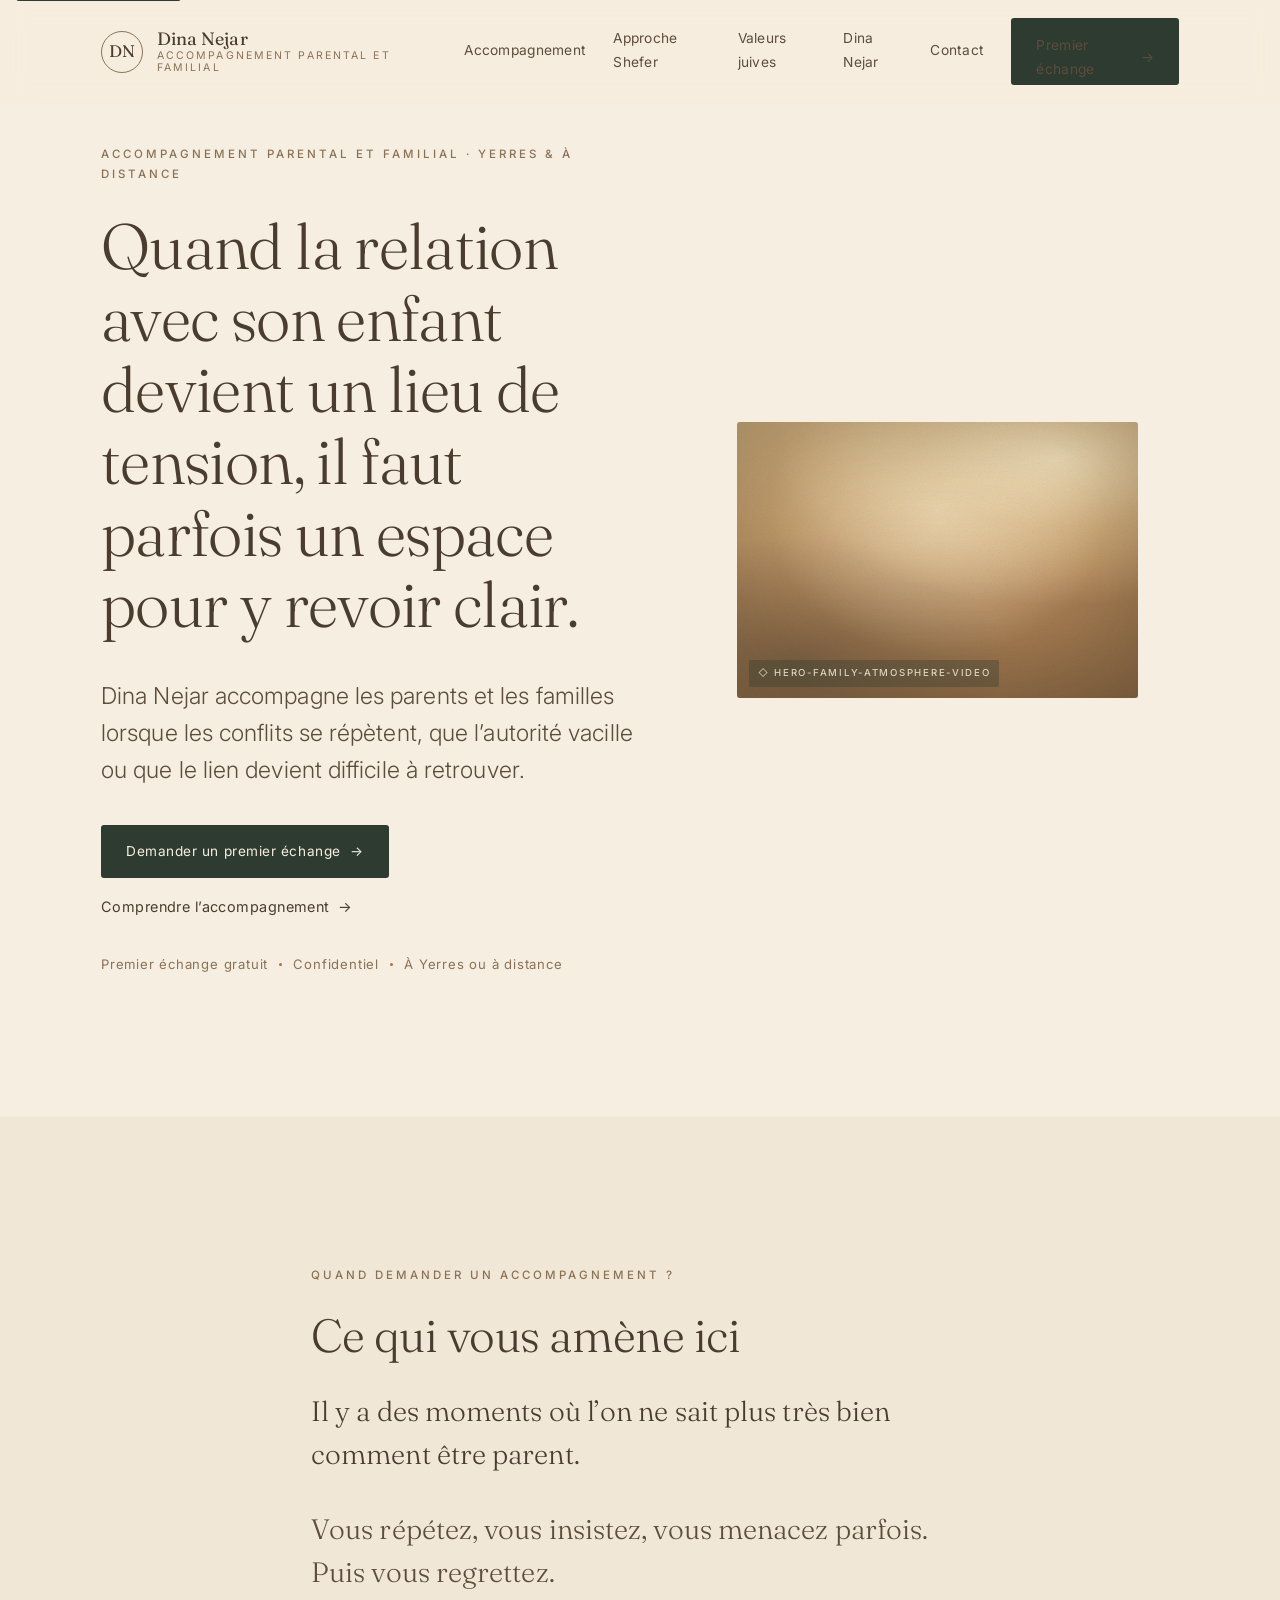
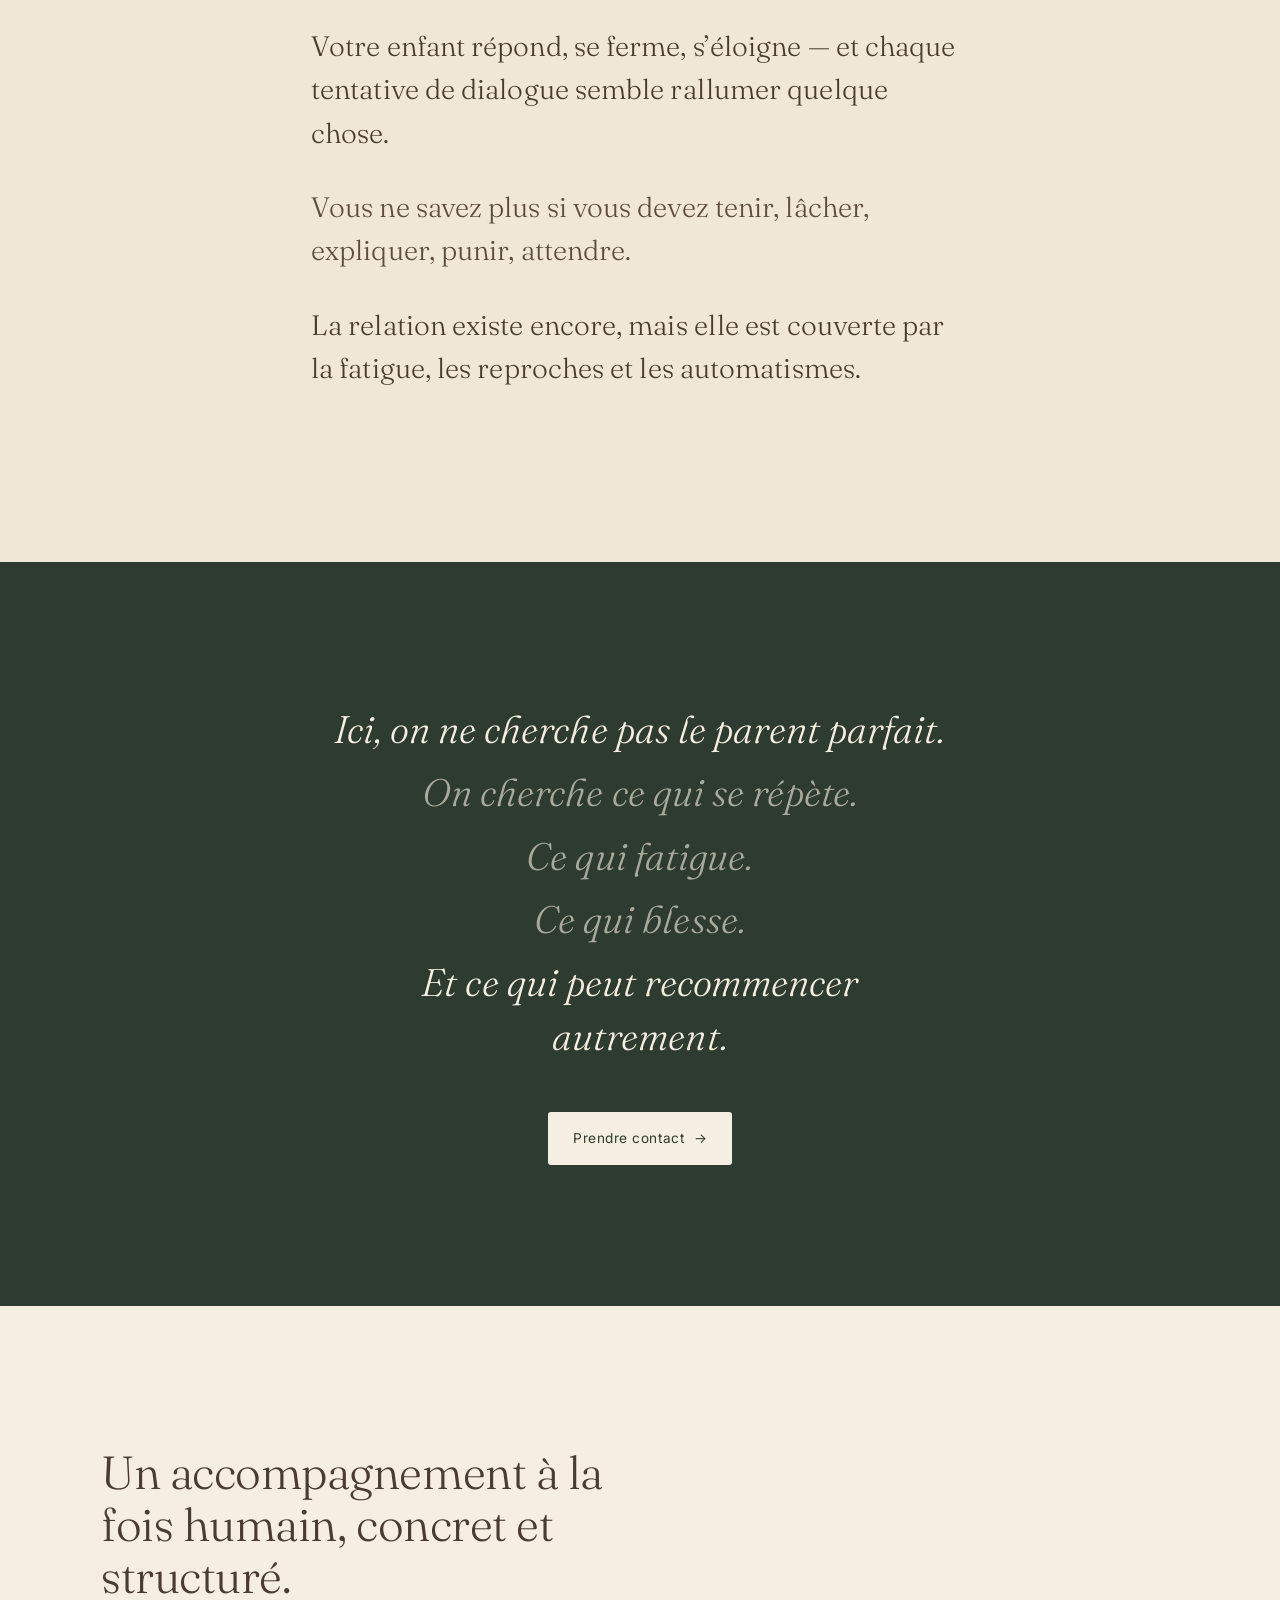
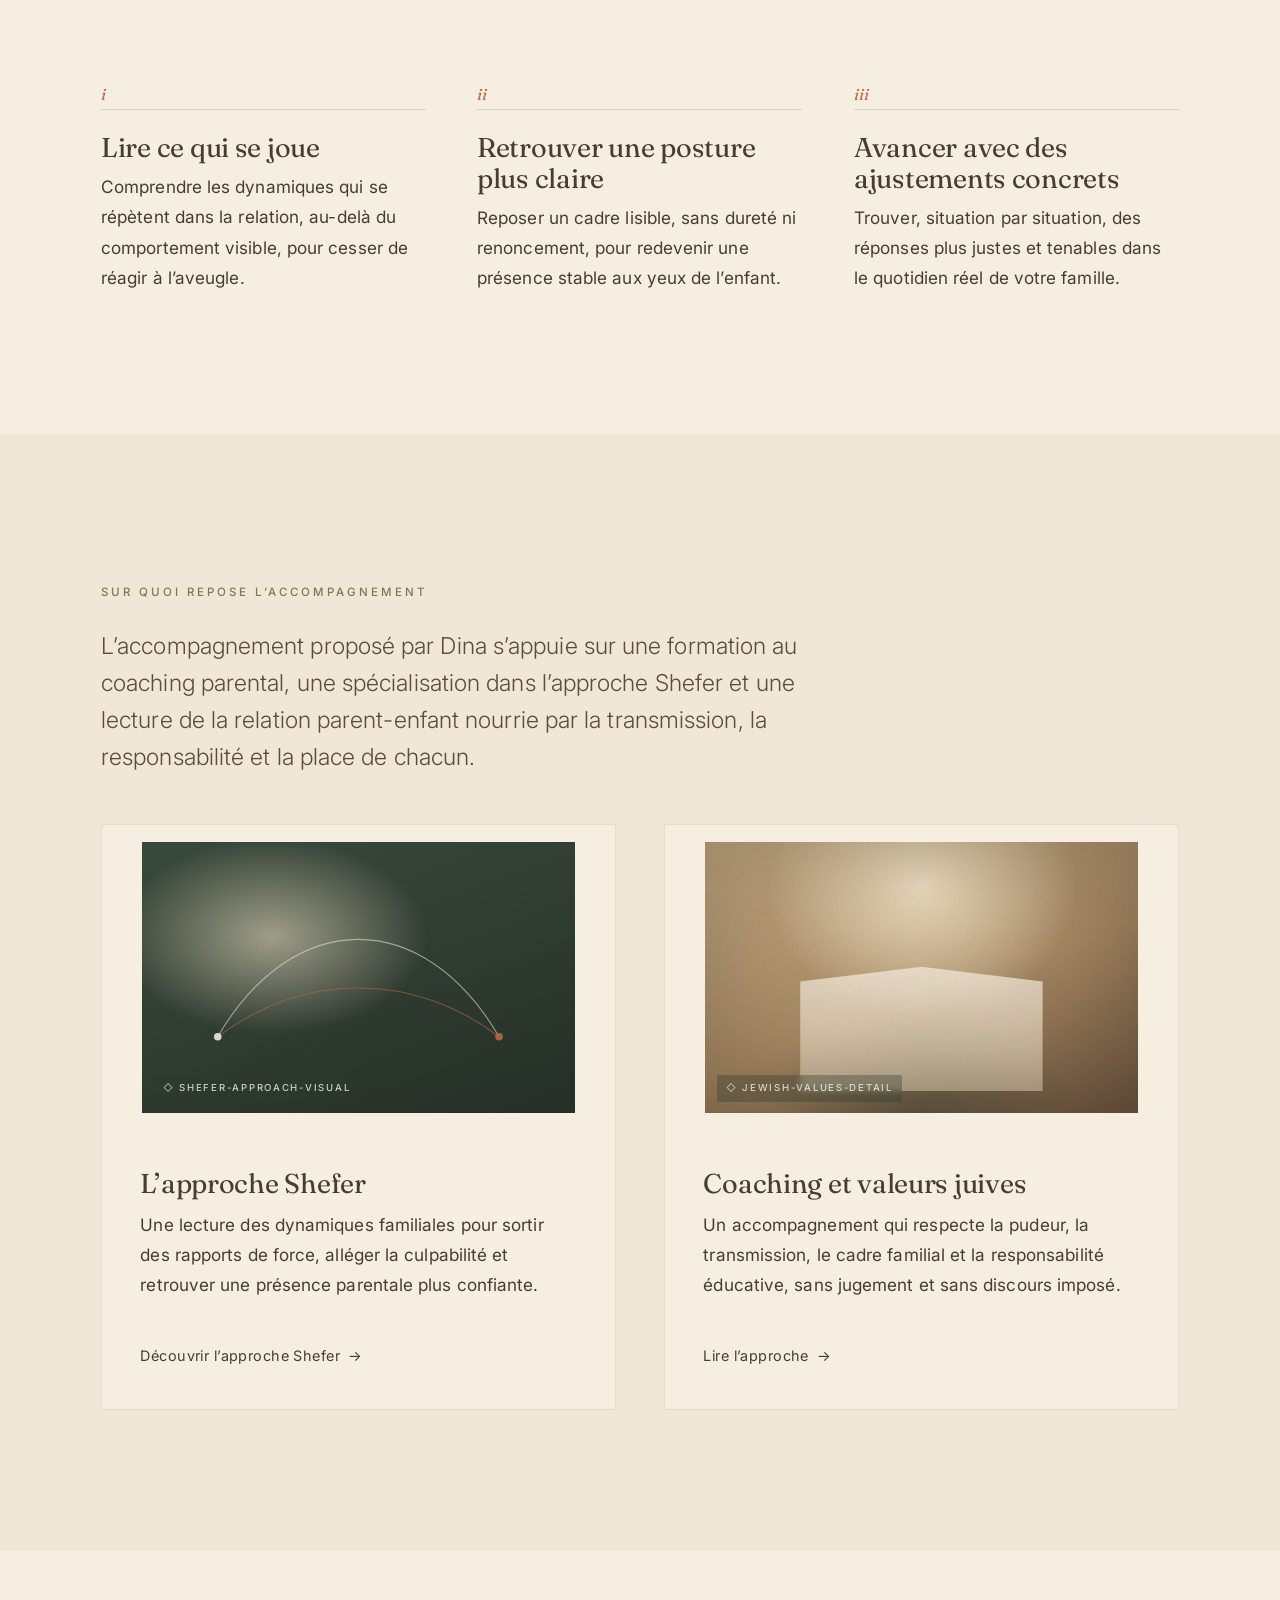
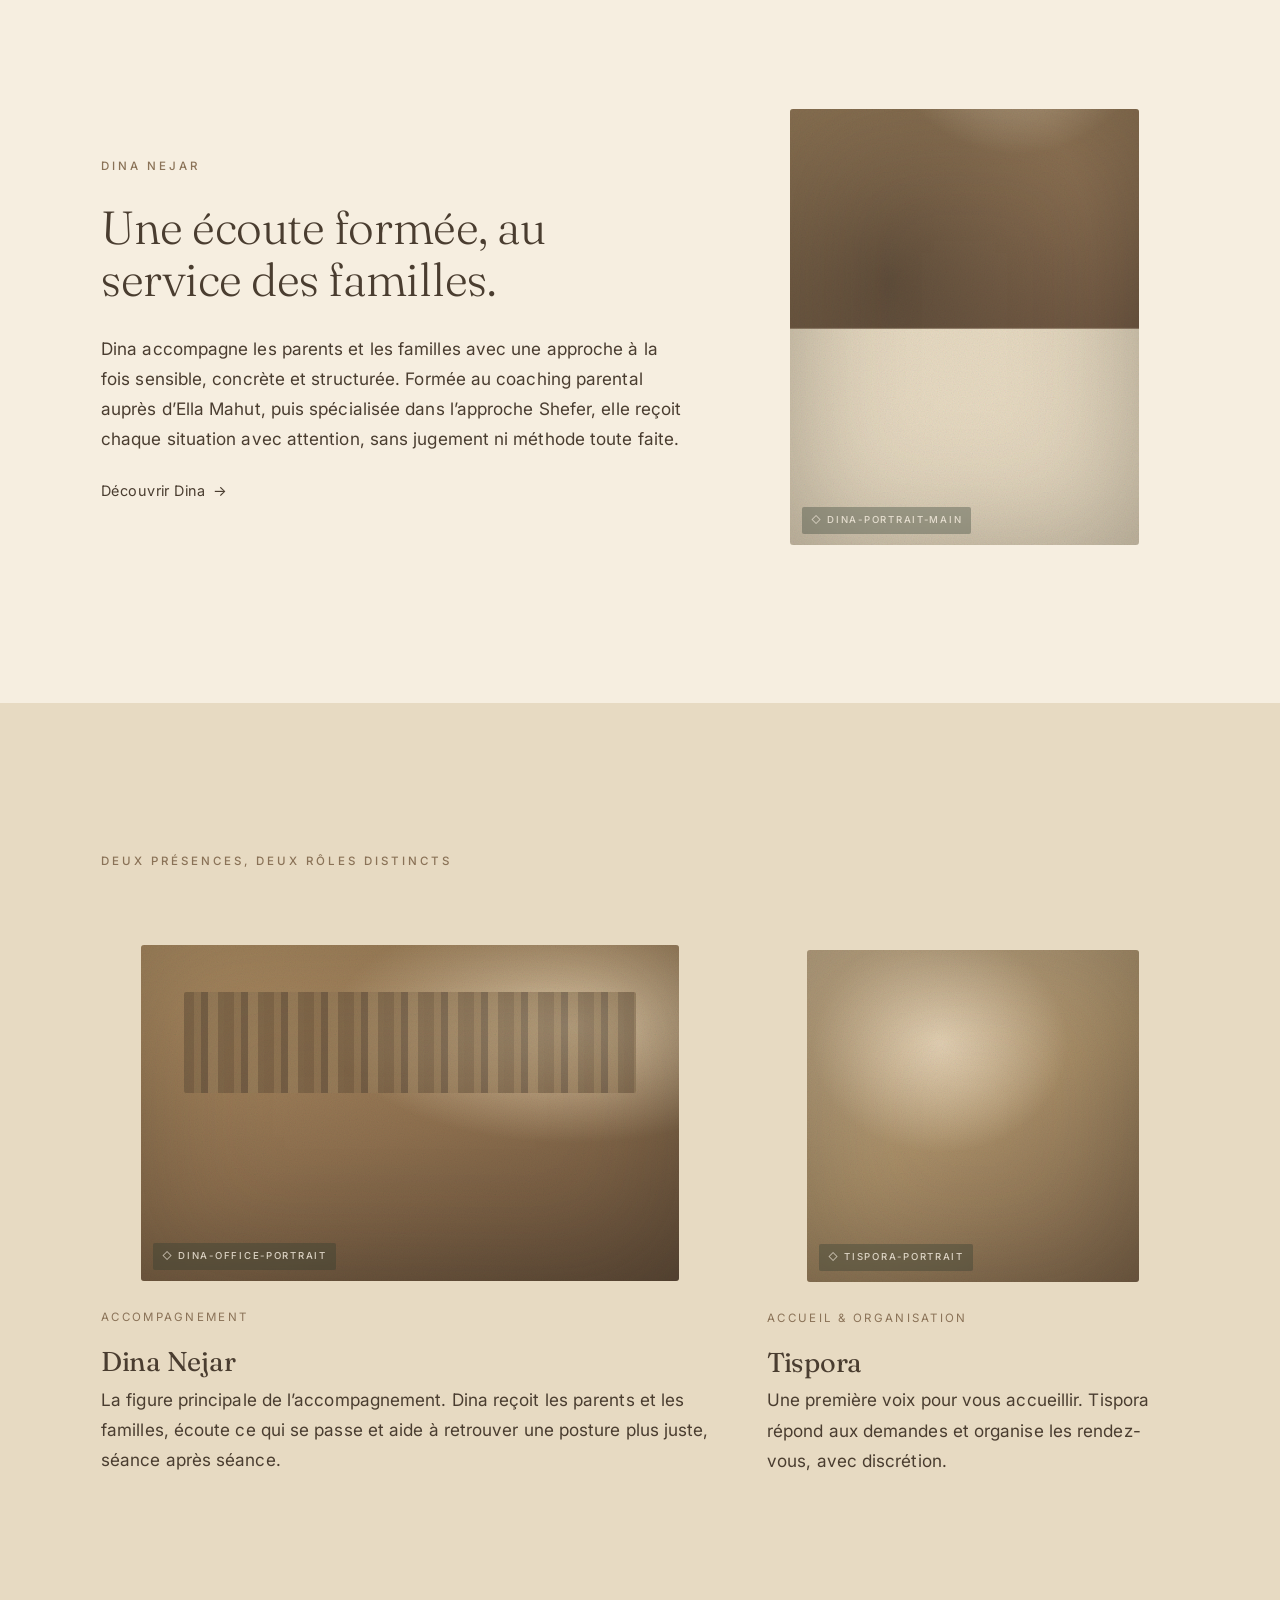
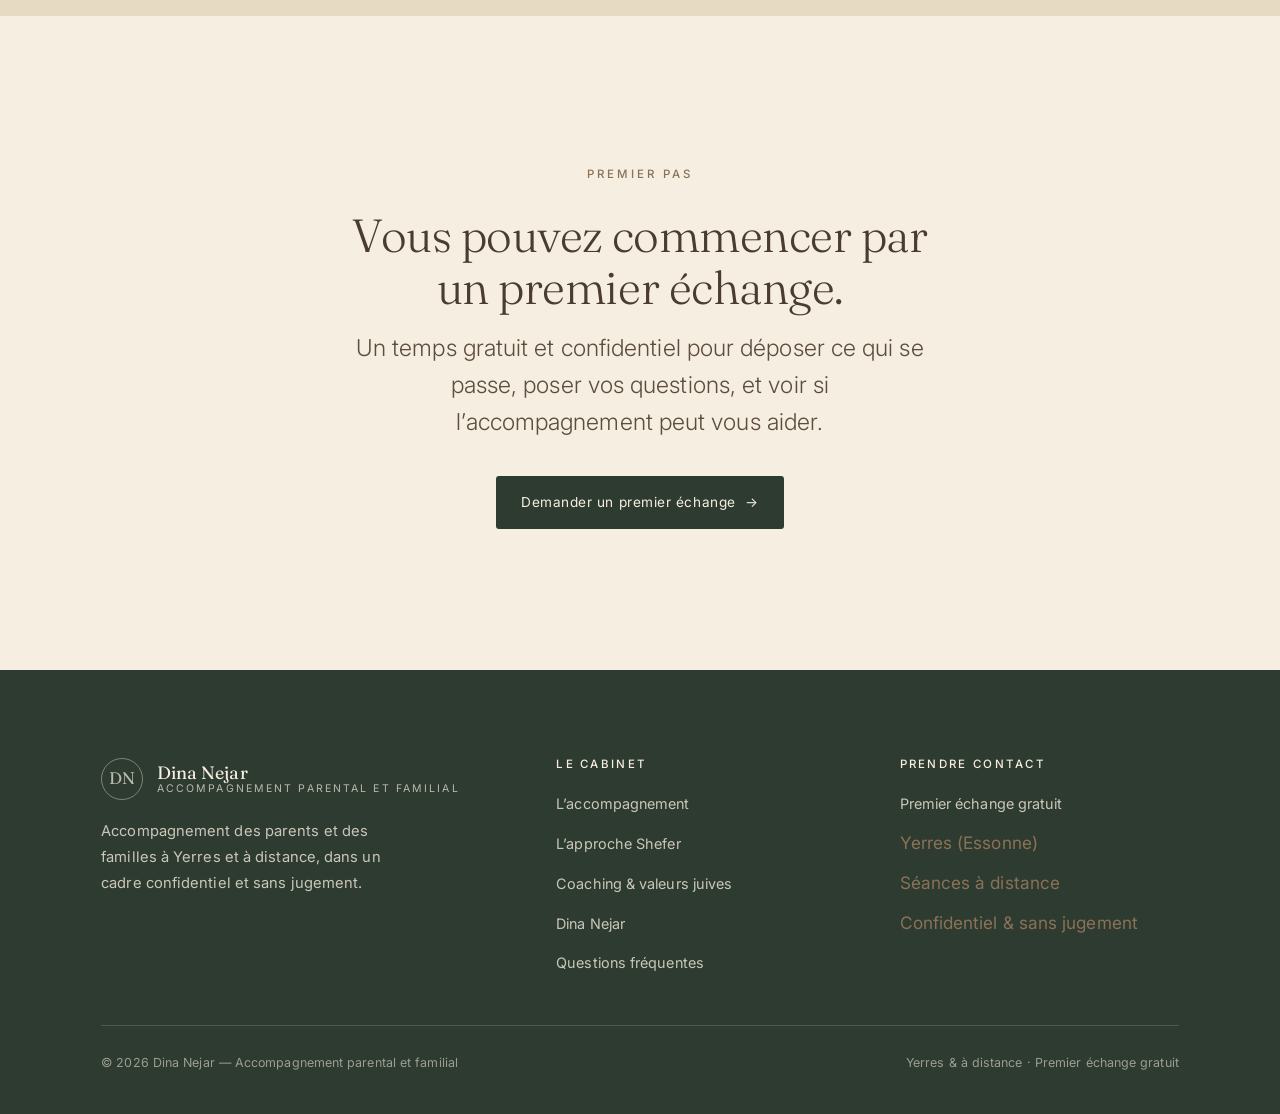
==== index.html @ 1219cdcd "Site Dina Nejar - accompagnement parental et familial" ====
<!DOCTYPE html>
<html lang="fr">
<head>
  <meta charset="utf-8" />
  <meta name="viewport" content="width=device-width, initial-scale=1" />
  <title>Coaching parental à Yerres — Dina Nejar, accompagnement parental et familial</title>
  <meta name="description" content="Dina Nejar, accompagnante parentale et familiale à Yerres et à distance. Formée au coaching parental auprès d’Ella Mahut et spécialisée dans l’approche Shefer. Premier échange gratuit et confidentiel." />
  <link rel="preconnect" href="https://fonts.googleapis.com" />
  <link rel="preconnect" href="https://fonts.gstatic.com" crossorigin />
  <link rel="stylesheet" href="assets/css/styles.css" />
</head>
<body>
  <a class="skip-link" href="#main">Aller au contenu</a>

  <!-- ================= HEADER ================= -->
  <header class="site-header">
    <div class="wrap header-inner">
      <a class="brand" href="index.html" aria-label="Dina Nejar — accueil">
        <span class="brand__mark">DN</span>
        <span class="brand__text">
          <span class="brand__name">Dina Nejar</span>
          <span class="brand__role">Accompagnement parental et familial</span>
        </span>
      </a>
      <nav class="nav" aria-label="Navigation principale">
        <a class="navlink" href="accompagnement.html">Accompagnement</a>
        <a class="navlink" href="approche-shefer.html">Approche Shefer</a>
        <a class="navlink" href="valeurs-juives.html">Valeurs juives</a>
        <a class="navlink" href="dina-nejar.html">Dina Nejar</a>
        <a class="navlink" href="contact.html">Contact</a>
        <a class="btn btn--solid header-cta" href="contact.html">Premier échange <span class="arrow">&rarr;</span></a>
      </nav>
      <button class="nav-toggle" aria-label="Ouvrir le menu" aria-expanded="false" aria-controls="primary-nav">
        <span></span><span></span><span></span>
      </button>
    </div>
  </header>
  <div class="nav-scrim" aria-hidden="true"></div>

  <main id="main">

    <!-- ================= 1 · HERO ================= -->
    <section class="hero">
      <div class="wrap">
        <div class="hero__grid">
          <div class="hero__content">
            <span class="eyebrow" data-reveal>Accompagnement parental et familial · Yerres &amp; à distance</span>
            <h1 class="hero__title" data-reveal style="--d:80ms">Quand la relation avec son enfant devient un lieu de tension, il faut parfois un espace pour y revoir clair.</h1>
            <p class="lead hero__sub" data-reveal style="--d:160ms">Dina Nejar accompagne les parents et les familles lorsque les conflits se répètent, que l’autorité vacille ou que le lien devient difficile à retrouver.</p>
            <div class="hero__actions" data-reveal style="--d:240ms">
              <a class="btn btn--solid" href="contact.html">Demander un premier échange <span class="arrow">&rarr;</span></a>
              <a class="tlink" href="accompagnement.html">Comprendre l’accompagnement <span class="arrow">&rarr;</span></a>
            </div>
            <p class="hero__reassure" data-reveal style="--d:320ms">
              Premier échange gratuit <span class="dot"></span> Confidentiel <span class="dot"></span> À Yerres ou à distance
            </p>
          </div>
          <div class="hero__media" data-reveal="image">
            <figure class="media media--hero" data-parallax="0.06">
              <div class="media__scene scene-kitchen is-video"></div>
              <div class="media__grain"></div>
              <div class="media__vignette"></div>
              <figcaption class="media__caption">hero-family-atmosphere-video</figcaption>
            </figure>
          </div>
        </div>
      </div>
    </section>

    <!-- ================= 2 · CE QUI VOUS AMÈNE ICI ================= -->
    <section class="section bg-ivory-2">
      <div class="wrap wrap--narrow">
        <span class="eyebrow" data-reveal>Quand demander un accompagnement ?</span>
        <h2 data-reveal style="--d:80ms">Ce qui vous amène ici</h2>
        <div class="editorial" data-stagger="160">
          <p data-reveal>Il y a des moments où l’on ne sait plus très bien comment être parent.</p>
          <p data-reveal>Vous répétez, vous insistez, vous menacez parfois. Puis vous regrettez.</p>
          <p data-reveal>Votre enfant répond, se ferme, s’éloigne — et chaque tentative de dialogue semble rallumer quelque chose.</p>
          <p data-reveal>Vous ne savez plus si vous devez tenir, lâcher, expliquer, punir, attendre.</p>
          <p data-reveal>La relation existe encore, mais elle est couverte par la fatigue, les reproches et les automatismes.</p>
        </div>
      </div>
    </section>

    <!-- ================= 3 · MOMENT SIGNATURE SOMBRE ================= -->
    <section class="section signature">
      <div class="wrap">
        <p data-reveal>Ici, on ne cherche pas le parent parfait.</p>
        <p class="mute" data-reveal style="--d:120ms">On cherche ce qui se répète.</p>
        <p class="mute" data-reveal style="--d:200ms">Ce qui fatigue.</p>
        <p class="mute" data-reveal style="--d:280ms">Ce qui blesse.</p>
        <p data-reveal style="--d:360ms">Et ce qui peut recommencer autrement.</p>
        <a class="btn btn--light" href="contact.html" data-reveal style="--d:440ms">Prendre contact <span class="arrow">&rarr;</span></a>
      </div>
    </section>

    <!-- ================= 4 · TROIS PILIERS ================= -->
    <section class="section">
      <div class="wrap">
        <h2 data-reveal style="max-width:18ch">Un accompagnement à la fois humain, concret et structuré.</h2>
        <div class="pillars" data-stagger="160">
          <div class="pillar" data-reveal>
            <span class="pillar__num">i</span>
            <div class="pillar__line" data-line></div>
            <h3>Lire ce qui se joue</h3>
            <p>Comprendre les dynamiques qui se répètent dans la relation, au-delà du comportement visible, pour cesser de réagir à l’aveugle.</p>
          </div>
          <div class="pillar" data-reveal>
            <span class="pillar__num">ii</span>
            <div class="pillar__line" data-line></div>
            <h3>Retrouver une posture plus claire</h3>
            <p>Reposer un cadre lisible, sans dureté ni renoncement, pour redevenir une présence stable aux yeux de l’enfant.</p>
          </div>
          <div class="pillar" data-reveal>
            <span class="pillar__num">iii</span>
            <div class="pillar__line" data-line></div>
            <h3>Avancer avec des ajustements concrets</h3>
            <p>Trouver, situation par situation, des réponses plus justes et tenables dans le quotidien réel de votre famille.</p>
          </div>
        </div>
      </div>
    </section>

    <!-- ================= 5 · APERÇU DES APPROCHES ================= -->
    <section class="section bg-ivory-2">
      <div class="wrap">
        <div class="wrap--narrow" style="padding-inline:0">
          <span class="eyebrow" data-reveal>Sur quoi repose l’accompagnement</span>
          <p class="lead" data-reveal style="--d:80ms">L’accompagnement proposé par Dina s’appuie sur une formation au coaching parental, une spécialisation dans l’approche Shefer et une lecture de la relation parent-enfant nourrie par la transmission, la responsabilité et la place de chacun.</p>
        </div>
        <div class="approach">
          <article class="approach__card" data-reveal>
            <figure class="media media--wide">
              <div class="media__scene scene-shefer">
                <svg viewBox="0 0 400 250" aria-hidden="true" preserveAspectRatio="xMidYMid slice">
                  <path d="M70 180 C 140 60, 260 60, 330 180" fill="none" stroke="rgba(246,238,224,.55)" stroke-width="1"/>
                  <path d="M70 180 C 150 120, 250 120, 330 180" fill="none" stroke="rgba(185,106,69,.6)" stroke-width="1"/>
                  <circle cx="70" cy="180" r="3.5" fill="rgba(246,238,224,.9)"/>
                  <circle cx="330" cy="180" r="3.5" fill="rgba(185,106,69,.9)"/>
                </svg>
              </div>
              <div class="media__grain"></div>
              <figcaption class="media__caption">shefer-approach-visual</figcaption>
            </figure>
            <div class="approach__body">
              <h3>L’approche Shefer</h3>
              <p>Une lecture des dynamiques familiales pour sortir des rapports de force, alléger la culpabilité et retrouver une présence parentale plus confiante.</p>
              <a class="tlink" href="approche-shefer.html">Découvrir l’approche Shefer <span class="arrow">&rarr;</span></a>
            </div>
          </article>
          <article class="approach__card" data-reveal style="--d:140ms">
            <figure class="media media--wide">
              <div class="media__scene scene-values"><div class="media__page"></div></div>
              <div class="media__grain"></div>
              <div class="media__vignette"></div>
              <figcaption class="media__caption">jewish-values-detail</figcaption>
            </figure>
            <div class="approach__body">
              <h3>Coaching et valeurs juives</h3>
              <p>Un accompagnement qui respecte la pudeur, la transmission, le cadre familial et la responsabilité éducative, sans jugement et sans discours imposé.</p>
              <a class="tlink" href="valeurs-juives.html">Lire l’approche <span class="arrow">&rarr;</span></a>
            </div>
          </article>
        </div>
      </div>
    </section>

    <!-- ================= 6 · DINA NEJAR ================= -->
    <section class="section">
      <div class="wrap">
        <div class="split split--4060">
          <div class="split__content">
            <span class="eyebrow" data-reveal>Dina Nejar</span>
            <h2 data-reveal style="--d:80ms; max-width:16ch">Une écoute formée, au service des familles.</h2>
            <p data-reveal style="--d:160ms">Dina accompagne les parents et les familles avec une approche à la fois sensible, concrète et structurée. Formée au coaching parental auprès d’Ella Mahut, puis spécialisée dans l’approche Shefer, elle reçoit chaque situation avec attention, sans jugement ni méthode toute faite.</p>
            <a class="tlink" href="dina-nejar.html" data-reveal style="--d:240ms">Découvrir Dina <span class="arrow">&rarr;</span></a>
          </div>
          <div class="split__media" data-reveal="image">
            <figure class="media media--portrait" data-parallax="0.05">
              <div class="media__scene scene-portrait"></div>
              <div class="media__grain"></div>
              <div class="media__vignette"></div>
              <figcaption class="media__caption">dina-portrait-main</figcaption>
            </figure>
          </div>
        </div>
      </div>
    </section>

    <!-- ================= 7 · DEUX PRÉSENCES ================= -->
    <section class="section bg-linen">
      <div class="wrap">
        <span class="eyebrow" data-reveal>Deux présences, deux rôles distincts</span>
        <div class="presences mt-m">
          <div class="presence" data-reveal>
            <figure class="media media--wide" style="margin-bottom:1.6rem" data-reveal="image">
              <div class="media__scene scene-office"><div class="media__books"></div></div>
              <div class="media__grain"></div>
              <div class="media__vignette"></div>
              <figcaption class="media__caption">dina-office-portrait</figcaption>
            </figure>
            <span class="presence__role">Accompagnement</span>
            <h3>Dina Nejar</h3>
            <p>La figure principale de l’accompagnement. Dina reçoit les parents et les familles, écoute ce qui se passe et aide à retrouver une posture plus juste, séance après séance.</p>
          </div>
          <div class="presence" data-reveal style="--d:140ms">
            <figure class="media media--square" style="margin-bottom:1.6rem" data-reveal="image">
              <div class="media__scene scene-portrait-2"></div>
              <div class="media__grain"></div>
              <div class="media__vignette"></div>
              <figcaption class="media__caption">tispora-portrait</figcaption>
            </figure>
            <span class="presence__role">Accueil &amp; organisation</span>
            <h3>Tispora</h3>
            <p>Une première voix pour vous accueillir. Tispora répond aux demandes et organise les rendez-vous, avec discrétion.</p>
          </div>
        </div>
      </div>
    </section>

    <!-- ================= 8 · CTA FINAL ================= -->
    <section class="section cta-band">
      <div class="wrap">
        <span class="eyebrow" data-reveal>Premier pas</span>
        <h2 data-reveal style="--d:80ms">Vous pouvez commencer par un premier échange.</h2>
        <p class="lead" data-reveal style="--d:160ms">Un temps gratuit et confidentiel pour déposer ce qui se passe, poser vos questions, et voir si l’accompagnement peut vous aider.</p>
        <a class="btn btn--solid" href="contact.html" data-reveal style="--d:240ms">Demander un premier échange <span class="arrow">&rarr;</span></a>
      </div>
    </section>

  </main>

  <!-- ================= FOOTER ================= -->
  <footer class="site-footer">
    <div class="wrap">
      <div class="footer-grid">
        <div class="footer-col">
          <a class="brand" href="index.html" aria-label="Dina Nejar — accueil">
            <span class="brand__mark">DN</span>
            <span class="brand__text">
              <span class="brand__name">Dina Nejar</span>
              <span class="brand__role">Accompagnement parental et familial</span>
            </span>
          </a>
          <p class="footer-intro">Accompagnement des parents et des familles à Yerres et à distance, dans un cadre confidentiel et sans jugement.</p>
        </div>
        <div class="footer-col">
          <h4>Le cabinet</h4>
          <ul>
            <li><a href="accompagnement.html">L’accompagnement</a></li>
            <li><a href="approche-shefer.html">L’approche Shefer</a></li>
            <li><a href="valeurs-juives.html">Coaching &amp; valeurs juives</a></li>
            <li><a href="dina-nejar.html">Dina Nejar</a></li>
            <li><a href="faq.html">Questions fréquentes</a></li>
          </ul>
        </div>
        <div class="footer-col">
          <h4>Prendre contact</h4>
          <ul>
            <li><a href="contact.html">Premier échange gratuit</a></li>
            <li><span class="muted">Yerres (Essonne)</span></li>
            <li><span class="muted">Séances à distance</span></li>
            <li><span class="muted">Confidentiel &amp; sans jugement</span></li>
          </ul>
        </div>
      </div>
      <div class="footer-bottom">
        <span>© <span data-year>2026</span> Dina Nejar — Accompagnement parental et familial</span>
        <span>Yerres &amp; à distance · Premier échange gratuit</span>
      </div>
    </div>
  </footer>

  <script src="assets/js/main.js"></script>
</body>
</html>
---- assets/css/styles.css ----
/* =========================================================================
   Dina Nejar — Accompagnement parental et familial
   Design system — premium, sobre, chaleureux, éditorial
   ========================================================================= */

/* ---------- Fonts ---------- */
@import url('https://fonts.googleapis.com/css2?family=Fraunces:ital,opsz,wght@0,9..144,300;0,9..144,400;0,9..144,500;0,9..144,600;1,9..144,300;1,9..144,400;1,9..144,500&family=Inter:wght@300;400;500;600&display=swap');

/* ---------- Tokens ---------- */
:root{
  /* Palette — ivoire chaud, beige lin, brun doux, vert profond, terracotta discret */
  --ivory:        #F6EEE0;   /* fond principal, jamais blanc pur */
  --ivory-2:      #F1E7D6;   /* fond alterné */
  --linen:        #E7DAC2;   /* beige lin */
  --linen-deep:   #DBCBAE;
  --brown-soft:   #8A7257;   /* brun doux */
  --brown-ink:    #4A3D30;   /* texte foncé, jamais noir dur */
  --brown-ink-2:  #5C4D3D;
  --forest:       #2E3B30;   /* vert profond */
  --forest-2:     #3A4B3C;
  --terracotta:   #B96A45;   /* uniquement petits détails */
  --line:         rgba(74,61,48,.16);
  --line-soft:    rgba(74,61,48,.10);

  /* Typo */
  --serif: 'Fraunces', Georgia, 'Times New Roman', serif;
  --sans:  'Inter', system-ui, -apple-system, 'Segoe UI', sans-serif;

  /* Rythme */
  --maxw: 1180px;
  --gutter: clamp(1.25rem, 4vw, 4rem);
  --section-y: clamp(4.5rem, 11vw, 9.5rem);
  --radius: 3px;

  --ease: cubic-bezier(.22,.61,.36,1);
  --ease-slow: cubic-bezier(.16,.84,.44,1);
}

/* ---------- Reset / base ---------- */
*,*::before,*::after{ box-sizing:border-box; }
html{ -webkit-text-size-adjust:100%; scroll-behavior:smooth; }
@media (prefers-reduced-motion: reduce){ html{ scroll-behavior:auto; } }

body{
  margin:0;
  background:var(--ivory);
  color:var(--brown-ink);
  font-family:var(--sans);
  font-weight:400;
  font-size:clamp(1rem,.96rem + .25vw,1.075rem);
  line-height:1.75;
  letter-spacing:.005em;
  -webkit-font-smoothing:antialiased;
  text-rendering:optimizeLegibility;
  overflow-x:hidden;
}

img{ max-width:100%; display:block; }

a{ color:inherit; text-decoration:none; }

/* visually hidden but accessible */
.visually-hidden{
  position:absolute!important; width:1px;height:1px;
  padding:0;margin:-1px;overflow:hidden;clip:rect(0 0 0 0);white-space:nowrap;border:0;
}

/* skip link */
.skip-link{
  position:absolute; left:1rem; top:-3rem; z-index:1000;
  background:var(--forest); color:var(--ivory);
  padding:.6rem 1rem; border-radius:var(--radius);
  transition:top .2s var(--ease);
}
.skip-link:focus{ top:1rem; }

/* focus visibility */
:focus-visible{
  outline:2px solid var(--terracotta);
  outline-offset:3px;
  border-radius:2px;
}

/* ---------- Typography ---------- */
h1,h2,h3,h4{
  font-family:var(--serif);
  font-weight:400;
  color:var(--brown-ink);
  line-height:1.12;
  letter-spacing:-.01em;
  margin:0 0 .6em;
}
h1{ font-size:clamp(2.3rem,1.6rem + 3.2vw,4rem); font-weight:300; }
h2{ font-size:clamp(1.8rem,1.3rem + 2vw,2.9rem); font-weight:300; }
h3{ font-size:clamp(1.3rem,1.05rem + 1vw,1.7rem); }
p{ margin:0 0 1.2em; }
p:last-child{ margin-bottom:0; }

strong{ font-weight:600; }

/* surtitre — petites capitales espacées */
.eyebrow{
  display:inline-block;
  font-family:var(--sans);
  font-size:.72rem;
  font-weight:500;
  text-transform:uppercase;
  letter-spacing:.26em;
  color:var(--brown-soft);
  margin:0 0 1.6rem;
}
.eyebrow--light{ color:rgba(246,238,224,.72); }

/* phrase sensible — italique serif */
.sensitive,
em{
  font-family:var(--serif);
  font-style:italic;
  font-weight:400;
}
.lead{
  font-size:clamp(1.15rem,1.05rem + .6vw,1.45rem);
  line-height:1.6;
  color:var(--brown-ink-2);
  font-weight:300;
}

/* ---------- Layout ---------- */
.wrap{ width:100%; max-width:var(--maxw); margin-inline:auto; padding-inline:var(--gutter); }
.wrap--narrow{ max-width:760px; }
.wrap--wide{ max-width:1320px; }
.section{ padding-block:var(--section-y); position:relative; }
.section--tight{ padding-block:clamp(3rem,7vw,6rem); }
.bg-ivory-2{ background:var(--ivory-2); }
.bg-linen{ background:var(--linen); }

/* hairline divider that can be "drawn" */
.hairline{ height:1px; background:var(--line); transform-origin:left; }

/* ---------- Header ---------- */
.site-header{
  position:fixed; inset:0 0 auto 0; z-index:900;
  padding:1.15rem 0;
  background:rgba(246,238,224,.72);
  -webkit-backdrop-filter:saturate(140%) blur(14px);
  backdrop-filter:saturate(140%) blur(14px);
  border-bottom:1px solid transparent;
  transition:padding .5s var(--ease), background .5s var(--ease), border-color .5s var(--ease);
}
.site-header.is-compact{
  padding:.55rem 0;
  background:rgba(246,238,224,.9);
  border-bottom-color:var(--line-soft);
}
.header-inner{ display:flex; align-items:center; gap:2rem; }
.brand{ display:flex; align-items:center; gap:.85rem; margin-right:auto; }
.brand__mark{
  width:42px;height:42px;flex:none;
  border:1px solid var(--brown-soft);
  border-radius:50%;
  display:grid;place-items:center;
  font-family:var(--serif); font-size:1.05rem; letter-spacing:.04em;
  color:var(--brown-ink);
  transition:width .5s var(--ease),height .5s var(--ease);
}
.is-compact .brand__mark{ width:36px;height:36px; }
.brand__text{ display:flex; flex-direction:column; line-height:1.15; }
.brand__name{ font-family:var(--serif); font-size:1.12rem; color:var(--brown-ink); }
.brand__role{ font-size:.66rem; text-transform:uppercase; letter-spacing:.2em; color:var(--brown-soft); }

.nav{ display:flex; align-items:center; gap:1.7rem; }
.nav a{
  position:relative; font-size:.86rem; letter-spacing:.02em; color:var(--brown-ink-2);
  padding-bottom:3px; transition:color .3s var(--ease);
}
.nav a.navlink::after{
  content:''; position:absolute; left:0; bottom:0; height:1px; width:100%;
  background:var(--brown-soft); transform:scaleX(0); transform-origin:left;
  transition:transform .4s var(--ease);
}
.nav a.navlink:hover,.nav a.navlink[aria-current="page"]{ color:var(--brown-ink); }
.nav a.navlink:hover::after,.nav a.navlink[aria-current="page"]::after{ transform:scaleX(1); }

/* buttons */
.btn{
  display:inline-flex; align-items:center; gap:.6rem;
  font-family:var(--sans); font-size:.85rem; letter-spacing:.04em;
  padding:.85rem 1.5rem; border-radius:var(--radius);
  border:1px solid transparent; cursor:pointer;
  transition:background .4s var(--ease),color .4s var(--ease),border-color .4s var(--ease),transform .4s var(--ease);
}
.btn .arrow{ transition:transform .4s var(--ease); }
.btn:hover .arrow{ transform:translateX(4px); }
.btn--solid{ background:var(--forest); color:var(--ivory); }
.btn--solid:hover{ background:var(--forest-2); }
.btn--outline{ border-color:var(--brown-soft); color:var(--brown-ink); }
.btn--outline:hover{ background:var(--brown-soft); color:var(--ivory); }
.btn--light{ background:var(--ivory); color:var(--forest); }
.btn--light:hover{ background:#fff8ec; }
.btn--on-dark{ border-color:rgba(246,238,224,.4); color:var(--ivory); }
.btn--on-dark:hover{ background:rgba(246,238,224,.12); }
.header-cta{ display:inline-flex; }

/* text link with slow underline */
.tlink{
  display:inline-flex; align-items:center; gap:.5rem;
  font-size:.9rem; letter-spacing:.03em; color:var(--brown-ink);
  position:relative; padding-bottom:2px;
}
.tlink::after{
  content:''; position:absolute; left:0; bottom:0; height:1px; width:100%;
  background:currentColor; opacity:.5; transform:scaleX(0); transform-origin:left;
  transition:transform .45s var(--ease);
}
.tlink:hover::after{ transform:scaleX(1); }
.tlink .arrow{ transition:transform .4s var(--ease); }
.tlink:hover .arrow{ transform:translateX(4px); }
.tlink--light{ color:rgba(246,238,224,.92); }

/* burger (mobile) */
.nav-toggle{ display:none; background:none; border:0; cursor:pointer; padding:.4rem; z-index:960; }
.nav-toggle span{ display:block; width:24px; height:1.5px; background:var(--brown-ink); margin:5px 0; transition:transform .4s var(--ease),opacity .3s var(--ease); }
.nav-toggle[aria-expanded="true"] span:nth-child(1){ transform:translateY(6.5px) rotate(45deg); }
.nav-toggle[aria-expanded="true"] span:nth-child(2){ opacity:0; }
.nav-toggle[aria-expanded="true"] span:nth-child(3){ transform:translateY(-6.5px) rotate(-45deg); }

/* ---------- Media placeholders (premium, jamais gris) ---------- */
.media{
  position:relative; overflow:hidden; border-radius:var(--radius);
  background:var(--linen);
  isolation:isolate;
}
.media__scene{ position:absolute; inset:0; }
.media__grain{
  position:absolute; inset:0; z-index:2; pointer-events:none; opacity:.5; mix-blend-mode:multiply;
  background-image:url("data:image/svg+xml,%3Csvg xmlns='http://www.w3.org/2000/svg' width='160' height='160'%3E%3Cfilter id='n'%3E%3CfeTurbulence type='fractalNoise' baseFrequency='.85' numOctaves='2' stitchTiles='stitch'/%3E%3C/filter%3E%3Crect width='100%25' height='100%25' filter='url(%23n)' opacity='.35'/%3E%3C/svg%3E");
}
.media__caption{
  position:absolute; left:12px; bottom:11px; z-index:4;
  font-size:.6rem; letter-spacing:.18em; text-transform:uppercase;
  color:rgba(246,238,224,.82);
  background:rgba(46,59,48,.34);
  -webkit-backdrop-filter:blur(3px); backdrop-filter:blur(3px);
  padding:.32rem .55rem; border-radius:2px;
  font-weight:500;
}
.media__caption::before{ content:'\25C7  '; opacity:.8; }
.media__vignette{
  position:absolute; inset:0; z-index:3; pointer-events:none;
  box-shadow:inset 0 0 120px rgba(46,40,30,.34);
}

/* ratios */
.media--portrait{ aspect-ratio:4/5; }
.media--tall{ aspect-ratio:3/4; }
.media--square{ aspect-ratio:1/1; }
.media--wide{ aspect-ratio:16/10; }
.media--hero{ aspect-ratio:16/11; }
@media(max-width:760px){ .media--hero{ aspect-ratio:4/5; } }

/* ----- Scene compositions (gradient "photographs") ----- */

/* warm afternoon kitchen — hero */
.scene-kitchen{
  background:
    radial-gradient(120% 90% at 78% 18%, rgba(255,236,196,.95) 0%, rgba(245,214,160,.5) 26%, rgba(0,0,0,0) 55%),
    radial-gradient(80% 70% at 18% 86%, rgba(74,61,48,.42) 0%, rgba(0,0,0,0) 60%),
    linear-gradient(168deg, #d9b783 0%, #cda673 30%, #b78a5b 60%, #8f6a45 100%);
}
/* slow light drift for hero "video" */
.scene-kitchen.is-video::before{
  content:''; position:absolute; inset:-20%;
  background:radial-gradient(40% 50% at 50% 40%, rgba(255,244,214,.55), rgba(0,0,0,0) 70%);
  animation:drift 22s var(--ease-slow) infinite alternate;
}
.scene-kitchen.is-video::after{
  content:''; position:absolute; left:0; right:0; top:0; bottom:0;
  background:linear-gradient(100deg, rgba(255,255,255,0) 40%, rgba(255,248,228,.22) 50%, rgba(255,255,255,0) 60%);
  background-size:300% 100%;
  animation:sweep 16s linear infinite;
}
@keyframes drift{ from{ transform:translate(-3%, -2%) scale(1.02);} to{ transform:translate(4%, 3%) scale(1.08);} }
@keyframes sweep{ from{ background-position:120% 0;} to{ background-position:-120% 0;} }
@media (prefers-reduced-motion: reduce){
  .scene-kitchen.is-video::before,.scene-kitchen.is-video::after{ animation:none; }
}

/* soft natural-light portrait */
.scene-portrait{
  background:
    radial-gradient(70% 60% at 64% 30%, rgba(255,239,212,.8) 0%, rgba(0,0,0,0) 55%),
    radial-gradient(90% 90% at 30% 90%, rgba(58,48,38,.5) 0%, rgba(0,0,0,0) 60%),
    linear-gradient(160deg, #c9ab84 0%, #a98a64 45%, #6f5742 100%);
}
.scene-portrait-2{
  background:
    radial-gradient(70% 60% at 40% 28%, rgba(248,232,206,.72) 0%, rgba(0,0,0,0) 55%),
    linear-gradient(150deg, #cdb591 0%, #ab9069 50%, #7a6147 100%);
}

/* warm office / bookshelf */
.scene-office{
  background:
    radial-gradient(90% 70% at 80% 24%, rgba(255,238,205,.7) 0%, rgba(0,0,0,0) 50%),
    linear-gradient(165deg, #b59367 0%, #8d6f4e 55%, #5f4a37 100%);
}
.scene-office .media__books{
  position:absolute; left:8%; top:14%; right:8%; height:30%;
  background:repeating-linear-gradient(90deg,
     #6c5236 0 10px,#8a6c45 10px 17px,#5a4632 17px 24px,#9c7c52 24px 34px,#6f5638 34px 40px);
  border-radius:2px; opacity:.55;
  filter:saturate(.8);
}

/* notebook / paper detail */
.scene-notebook{
  background:
    radial-gradient(80% 70% at 70% 22%, rgba(255,245,222,.9) 0%, rgba(0,0,0,0) 55%),
    linear-gradient(155deg, #e7d6b3 0%, #d8c29a 60%, #b89c70 100%);
}
.scene-notebook .media__lines{
  position:absolute; left:16%; right:30%; top:30%; height:40%;
  background:repeating-linear-gradient(0deg, rgba(74,61,48,.22) 0 1px, rgba(0,0,0,0) 1px 16px);
  transform:rotate(-3deg); opacity:.7;
}

/* open book / transmission, soft light */
.scene-values{
  background:
    radial-gradient(60% 80% at 50% 16%, rgba(255,243,214,.85) 0%, rgba(0,0,0,0) 60%),
    radial-gradient(60% 60% at 50% 100%, rgba(46,59,48,.4) 0%, rgba(0,0,0,0) 60%),
    linear-gradient(160deg, #cdb188 0%, #a98a63 55%, #6c543e 100%);
}
.scene-values .media__page{
  position:absolute; left:22%; right:22%; bottom:8%; height:46%;
  background:linear-gradient(180deg, rgba(247,238,222,.9), rgba(231,216,186,.7));
  border-radius:3px 3px 0 0;
  box-shadow:0 -8px 30px rgba(255,244,214,.4);
  clip-path:polygon(0 12%,50% 0,100% 12%,100% 100%,0 100%);
  opacity:.85;
}

/* abstract relational dynamics — shefer */
.scene-shefer{
  background:
    radial-gradient(60% 60% at 30% 35%, rgba(255,239,212,.55) 0%, rgba(0,0,0,0) 60%),
    linear-gradient(160deg, #3a4b3c 0%, #2e3b30 60%, #243027 100%);
}
.scene-shefer svg{ position:absolute; inset:0; width:100%; height:100%; }

/* deep atmosphere for consultation room */
.scene-room{
  background:
    radial-gradient(80% 70% at 76% 26%, rgba(255,236,200,.5) 0%, rgba(0,0,0,0) 55%),
    linear-gradient(160deg, #4a3d30 0%, #3a3026 55%, #2c2419 100%);
}

/* kitchen detail (table, child objects) */
.scene-table{
  background:
    radial-gradient(70% 60% at 72% 20%, rgba(255,240,210,.8) 0%, rgba(0,0,0,0) 55%),
    linear-gradient(160deg, #c8a878 0%, #a8845a 55%, #7c5f42 100%);
}
.scene-table .media__glass{
  position:absolute; right:24%; bottom:22%; width:9%; aspect-ratio:1/1.6;
  background:linear-gradient(180deg, rgba(247,242,230,.6), rgba(220,210,188,.3));
  border-radius:3px; box-shadow:inset 0 0 8px rgba(255,255,255,.4);
}

/* ---------- Reveal animations ---------- */
[data-reveal]{
  opacity:0; transform:translateY(26px);
  transition:opacity 1.1s var(--ease-slow), transform 1.1s var(--ease-slow);
  transition-delay:var(--d, 0ms);
  will-change:opacity,transform;
}
[data-reveal].is-in{ opacity:1; transform:none; }
[data-reveal="fade"]{ transform:none; }

[data-reveal="image"]{ opacity:1; transform:none; position:relative; }
[data-reveal="image"]::after{
  content:''; position:absolute; inset:0; z-index:6; background:var(--ivory);
  transform:scaleX(1); transform-origin:right; pointer-events:none;
  transition:transform 1.2s var(--ease-slow);
}
[data-reveal="image"].is-in::after{ transform:scaleX(0); }

/* drawn hairline */
[data-line]{ transform:scaleX(0); transform-origin:left; transition:transform 1.3s var(--ease-slow); }
[data-line].is-in{ transform:scaleX(1); }

@media (prefers-reduced-motion: reduce){
  [data-reveal]{ opacity:1!important; transform:none!important; }
  [data-reveal="image"]::after{ display:none; }
  [data-line]{ transform:none!important; }
}

/* ---------- Hero ---------- */
.hero{
  position:relative; padding-top:clamp(8rem,16vh,12rem); padding-bottom:var(--section-y);
}
.hero__grid{ display:grid; grid-template-columns:1.05fr .95fr; gap:clamp(2rem,5vw,4.5rem); align-items:center; }
.hero__title{ max-width:18ch; }
.hero__sub{ max-width:46ch; margin-top:1.6rem; }
.hero__actions{ display:flex; flex-wrap:wrap; gap:1rem; margin-top:2.2rem; align-items:center; }
.hero__reassure{
  margin-top:2rem; font-size:.82rem; letter-spacing:.06em; color:var(--brown-soft);
  display:flex; gap:.7rem; flex-wrap:wrap; align-items:center;
}
.hero__reassure .dot{ width:3px;height:3px;border-radius:50%;background:var(--terracotta);display:inline-block; }
@media(max-width:880px){
  .hero__grid{ grid-template-columns:1fr; }
  .hero__media{ order:-1; }
}

/* internal page hero */
.page-hero{ padding-top:clamp(8.5rem,18vh,13rem); padding-bottom:clamp(3rem,7vw,5.5rem); }
.page-hero .lead{ max-width:54ch; margin-top:1.4rem; }

/* ---------- Editorial sequence (phrases that reveal) ---------- */
.editorial{ max-width:62ch; }
.editorial p{
  font-family:var(--serif); font-weight:300;
  font-size:clamp(1.25rem,1.05rem + 1vw,1.75rem);
  line-height:1.55; color:var(--brown-ink); margin-bottom:1.1em;
}
.editorial p:nth-child(even){ color:var(--brown-ink-2); }

/* ---------- Dark signature moment ---------- */
.signature{
  background:var(--forest); color:var(--ivory);
  text-align:center;
}
.signature .wrap{ max-width:720px; }
.signature p{
  font-family:var(--serif); font-weight:300; font-style:italic;
  font-size:clamp(1.5rem,1.2rem + 1.6vw,2.4rem);
  line-height:1.4; color:var(--ivory); margin:0 0 .25em;
}
.signature p.mute{ color:rgba(246,238,224,.62); }
.signature .btn{ margin-top:2.4rem; }

/* ---------- Pillars ---------- */
.pillars{ display:grid; grid-template-columns:repeat(3,1fr); gap:clamp(1.5rem,4vw,3.5rem); margin-top:3rem; }
.pillar{ position:relative; padding-top:1.8rem; }
.pillar__num{ font-family:var(--serif); font-style:italic; color:var(--terracotta); font-size:1rem; }
.pillar h3{ margin:.5rem 0 .6rem; }
.pillar__line{ height:1px; background:var(--line); margin-bottom:1.4rem; }
@media(max-width:760px){ .pillars{ grid-template-columns:1fr; gap:2rem; } }

/* ---------- Approaches blocks ---------- */
.approach{ display:grid; grid-template-columns:1fr 1fr; gap:clamp(1.5rem,4vw,3rem); margin-top:3rem; }
.approach__card{
  background:var(--ivory); border:1px solid var(--line-soft);
  border-radius:var(--radius); overflow:hidden;
  display:flex; flex-direction:column;
  transition:transform .6s var(--ease), box-shadow .6s var(--ease);
}
.approach__card:hover{ transform:translateY(-4px); box-shadow:0 18px 50px -28px rgba(74,61,48,.5); }
.approach__card .media{ border-radius:0; }
.approach__body{ padding:clamp(1.6rem,3vw,2.4rem); }
.approach__body h3{ margin-bottom:.7rem; }
.approach__body .tlink{ margin-top:1.4rem; }
@media(max-width:760px){ .approach{ grid-template-columns:1fr; } }

/* ---------- Split ---------- */
.split{ display:grid; gap:clamp(2rem,5vw,4.5rem); align-items:center; }
.split--6040{ grid-template-columns:1.1fr 1.5fr; }
.split--4060{ grid-template-columns:1.5fr 1.1fr; }
@media(max-width:860px){
  .split--6040,.split--4060{ grid-template-columns:1fr; }
  .split__media{ order:-1; }
}

/* two presences asymmetric 60/40 */
.presences{ display:grid; grid-template-columns:1.5fr 1fr; gap:clamp(1.5rem,4vw,3rem); align-items:end; }
.presence h3{ margin-bottom:.5rem; }
.presence__role{ font-size:.72rem; text-transform:uppercase; letter-spacing:.2em; color:var(--brown-soft); margin-bottom:1.2rem; display:block; }
@media(max-width:860px){ .presences{ grid-template-columns:1fr; gap:2.5rem; } }

/* ---------- Editorial lists ---------- */
.elist{ list-style:none; margin:2rem 0 0; padding:0; max-width:60ch; }
.elist li{
  position:relative; padding:1.15rem 0 1.15rem 2.2rem;
  border-top:1px solid var(--line); font-size:1.05rem; color:var(--brown-ink-2);
}
.elist li:last-child{ border-bottom:1px solid var(--line); }
.elist li::before{
  content:''; position:absolute; left:0; top:1.55rem;
  width:14px; height:1px; background:var(--terracotta);
}

/* ---------- Steps ---------- */
.steps{ display:grid; grid-template-columns:repeat(2,1fr); gap:clamp(1.5rem,3.5vw,3rem) clamp(2.5rem,6vw,5rem); margin-top:3rem; }
.step{ position:relative; padding-top:1.4rem; border-top:1px solid var(--line); }
.step__num{ font-family:var(--serif); font-style:italic; font-size:1.6rem; color:var(--terracotta); display:block; margin-bottom:.6rem; }
.step h3{ font-size:1.25rem; margin-bottom:.5rem; }
@media(max-width:680px){ .steps{ grid-template-columns:1fr; } }

/* prose block */
.prose{ max-width:62ch; }
.prose h2{ margin-top:0; }
.prose h3{ margin-top:2.4rem; }
.measure{ max-width:60ch; }

/* numbered narrative sections */
.narr{ display:grid; gap:clamp(2.5rem,6vw,4.5rem); }
.narr__item{ display:grid; grid-template-columns:auto 1fr; gap:clamp(1.2rem,3vw,2.6rem); align-items:start; }
.narr__num{ font-family:var(--serif); font-style:italic; color:var(--terracotta); font-size:1.4rem; padding-top:.2rem; }
.narr__item h3{ margin-bottom:.6rem; }
.narr__item .body{ max-width:58ch; }
@media(max-width:600px){ .narr__item{ grid-template-columns:1fr; gap:.5rem; } }

/* callout / important */
.callout{
  border-left:2px solid var(--terracotta);
  padding:.4rem 0 .4rem 1.6rem; margin:0;
  font-family:var(--serif); font-style:italic; font-weight:300;
  font-size:clamp(1.15rem,1rem + .7vw,1.5rem); color:var(--brown-ink);
  max-width:56ch;
}

/* ---------- FAQ ---------- */
.faq{ max-width:820px; margin-inline:auto; }
.faq__item{ border-bottom:1px solid var(--line); }
.faq__item:first-child{ border-top:1px solid var(--line); }
.faq__q{
  width:100%; text-align:left; background:none; border:0; cursor:pointer;
  display:flex; align-items:center; justify-content:space-between; gap:1.5rem;
  padding:1.5rem 0; font-family:var(--serif); font-weight:400;
  font-size:clamp(1.1rem,1rem + .6vw,1.4rem); color:var(--brown-ink);
}
.faq__icon{ flex:none; width:20px; height:20px; position:relative; }
.faq__icon::before,.faq__icon::after{
  content:''; position:absolute; left:50%; top:50%; background:var(--brown-soft);
  transition:transform .45s var(--ease), opacity .3s var(--ease);
}
.faq__icon::before{ width:14px; height:1.5px; transform:translate(-50%,-50%); }
.faq__icon::after{ width:1.5px; height:14px; transform:translate(-50%,-50%); }
.faq__q[aria-expanded="true"] .faq__icon::after{ transform:translate(-50%,-50%) scaleY(0); opacity:0; }
.faq__a{ overflow:hidden; max-height:0; transition:max-height .55s var(--ease); }
.faq__a-inner{ padding:0 0 1.6rem; max-width:64ch; color:var(--brown-ink-2); }

/* ---------- Contact form ---------- */
.contact-grid{ display:grid; grid-template-columns:1fr 1fr; gap:clamp(2rem,6vw,5rem); align-items:start; }
@media(max-width:860px){ .contact-grid{ grid-template-columns:1fr; } }
.form{ display:grid; gap:1.4rem; }
.field{ display:grid; gap:.5rem; }
.field label{ font-size:.78rem; letter-spacing:.12em; text-transform:uppercase; color:var(--brown-soft); }
.field input,.field textarea,.field select{
  font-family:var(--sans); font-size:1rem; color:var(--brown-ink);
  background:var(--ivory); border:1px solid var(--line);
  border-radius:var(--radius); padding:.85rem 1rem; width:100%;
  transition:border-color .3s var(--ease), box-shadow .3s var(--ease);
}
.field input:focus,.field textarea:focus,.field select:focus{
  outline:none; border-color:var(--brown-soft);
  box-shadow:0 0 0 3px rgba(138,114,87,.14);
}
.field textarea{ min-height:130px; resize:vertical; }
.choice{ display:flex; gap:1.5rem; flex-wrap:wrap; }
.choice label{ display:inline-flex; align-items:center; gap:.5rem; text-transform:none; letter-spacing:0; font-size:.95rem; color:var(--brown-ink-2); cursor:pointer; }
.form__hint{ font-size:.82rem; color:var(--brown-soft); margin-top:.2rem; }
.form__success{
  display:none; padding:1.2rem 1.4rem; background:var(--forest); color:var(--ivory);
  border-radius:var(--radius); font-size:.95rem; line-height:1.6;
}
.form__success.is-visible{ display:block; }
.contact-aside{ border-left:1px solid var(--line); padding-left:clamp(1.5rem,3vw,2.5rem); }
@media(max-width:860px){ .contact-aside{ border-left:0; padding-left:0; border-top:1px solid var(--line); padding-top:2rem; } }
.contact-aside dl{ margin:0; }
.contact-aside dt{ font-size:.72rem; text-transform:uppercase; letter-spacing:.18em; color:var(--brown-soft); margin-top:1.5rem; }
.contact-aside dt:first-child{ margin-top:0; }
.contact-aside dd{ margin:.3rem 0 0; color:var(--brown-ink); }

/* ---------- External references (discreet) ---------- */
.refs{ margin-top:2.5rem; padding-top:1.6rem; border-top:1px solid var(--line); max-width:60ch; }
.refs p{ font-size:.86rem; color:var(--brown-soft); }
.refs a{ color:var(--brown-ink); border-bottom:1px solid var(--line); padding-bottom:1px; transition:border-color .3s var(--ease); }
.refs a:hover{ border-color:var(--brown-soft); }

/* ---------- CTA band ---------- */
.cta-band{ text-align:center; }
.cta-band .wrap{ max-width:680px; }
.cta-band h2{ margin-bottom:1rem; }
.cta-band .lead{ margin-bottom:2.2rem; }

/* ---------- Footer ---------- */
.site-footer{ background:var(--forest); color:rgba(246,238,224,.78); padding-block:clamp(3.5rem,8vw,5.5rem) 2.5rem; }
.footer-grid{ display:grid; grid-template-columns:1.4fr 1fr 1fr; gap:clamp(2rem,5vw,4rem); }
.site-footer .brand__name{ color:var(--ivory); }
.site-footer .brand__role,.site-footer .brand__mark{ color:rgba(246,238,224,.7); border-color:rgba(246,238,224,.4); }
.footer-col h4{ color:var(--ivory); font-family:var(--sans); font-size:.72rem; text-transform:uppercase; letter-spacing:.2em; font-weight:500; margin-bottom:1.1rem; }
.footer-col ul{ list-style:none; margin:0; padding:0; display:grid; gap:.6rem; }
.footer-col a{ color:rgba(246,238,224,.78); font-size:.9rem; transition:color .3s var(--ease); }
.footer-col a:hover{ color:var(--ivory); }
.footer-intro{ max-width:34ch; font-size:.92rem; margin-top:1.2rem; }
.footer-bottom{ margin-top:3rem; padding-top:1.6rem; border-top:1px solid rgba(246,238,224,.16); display:flex; justify-content:space-between; gap:1rem; flex-wrap:wrap; font-size:.78rem; color:rgba(246,238,224,.55); }
@media(max-width:760px){ .footer-grid{ grid-template-columns:1fr; gap:2.5rem; } }

/* ---------- Mobile nav ---------- */
@media(max-width:900px){
  .nav-toggle{ display:block; }
  .nav{
    position:fixed; inset:0 0 0 auto; width:min(86vw,340px);
    background:var(--ivory); flex-direction:column; align-items:flex-start;
    padding:6rem 2rem 2rem; gap:1.6rem;
    transform:translateX(100%); transition:transform .55s var(--ease);
    box-shadow:-30px 0 80px -40px rgba(46,40,30,.5); z-index:950;
  }
  .nav.is-open{ transform:none; }
  .nav a{ font-size:1.05rem; }
  .header-cta{ margin-top:.5rem; }
  body.nav-open{ overflow:hidden; }
  .nav-scrim{ position:fixed; inset:0; background:rgba(46,40,30,.35); opacity:0; visibility:hidden; transition:opacity .4s var(--ease); z-index:940; }
  .nav-scrim.is-open{ opacity:1; visibility:visible; }
}

/* small helpers */
.center{ text-align:center; }
.mt-s{ margin-top:1rem; } .mt-m{ margin-top:2rem; } .mt-l{ margin-top:3rem; }
.muted{ color:var(--brown-soft); }
.tag-row{ display:flex; flex-wrap:wrap; gap:.6rem; margin-top:1.6rem; }
.tag{ font-size:.72rem; letter-spacing:.12em; text-transform:uppercase; color:var(--brown-soft); border:1px solid var(--line); border-radius:100px; padding:.4rem .9rem; }
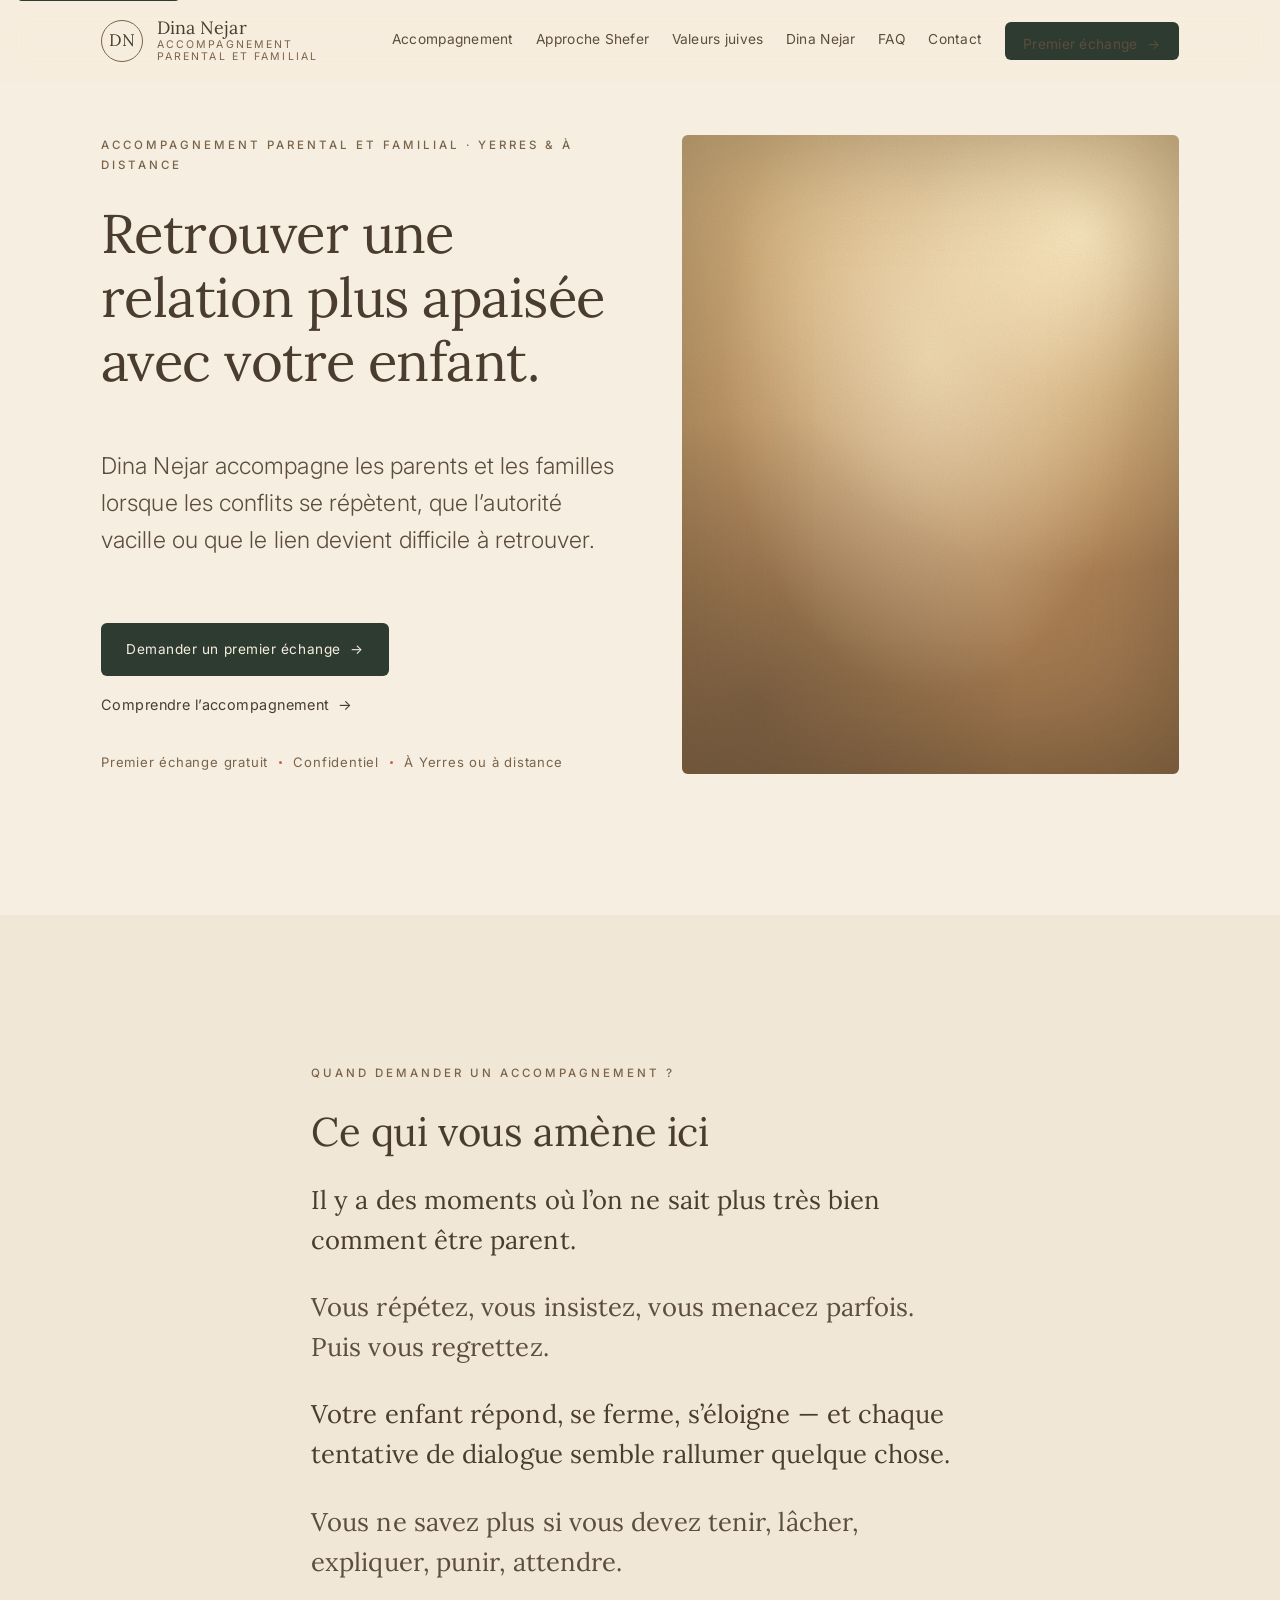
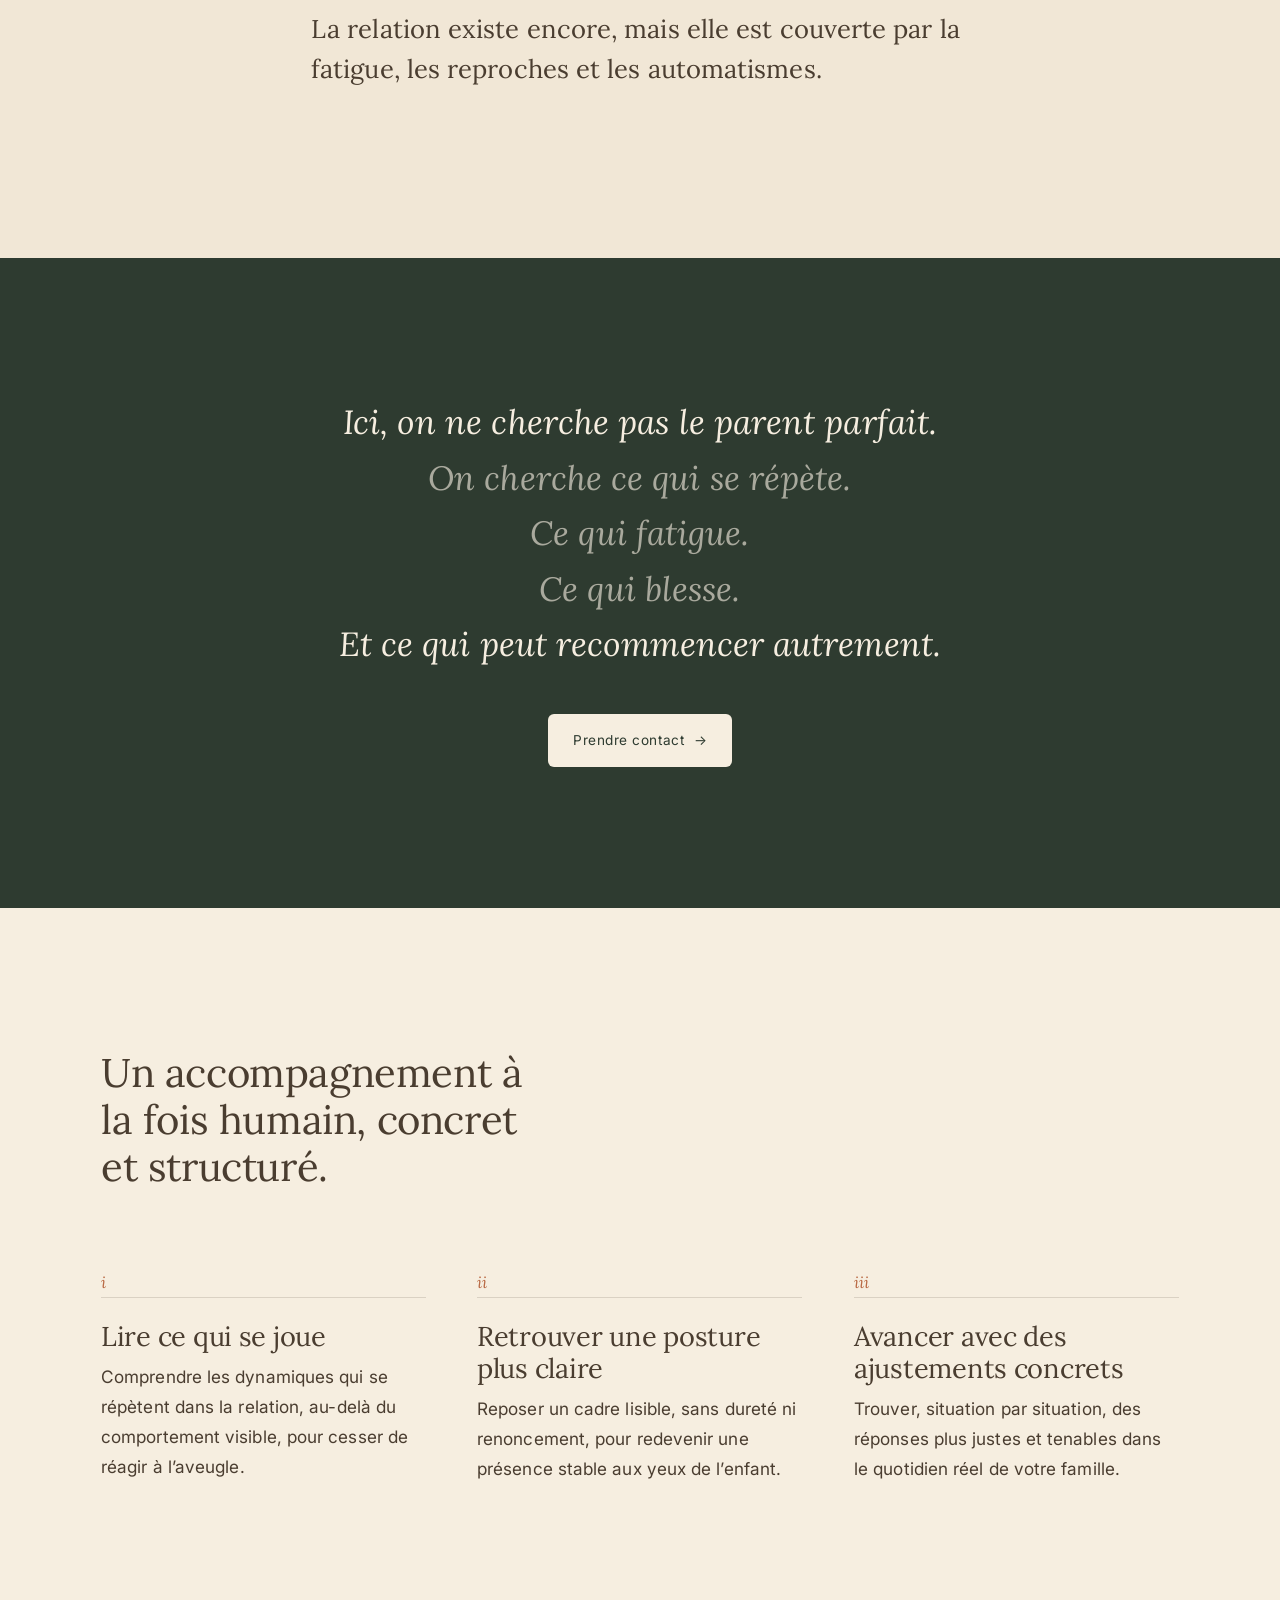
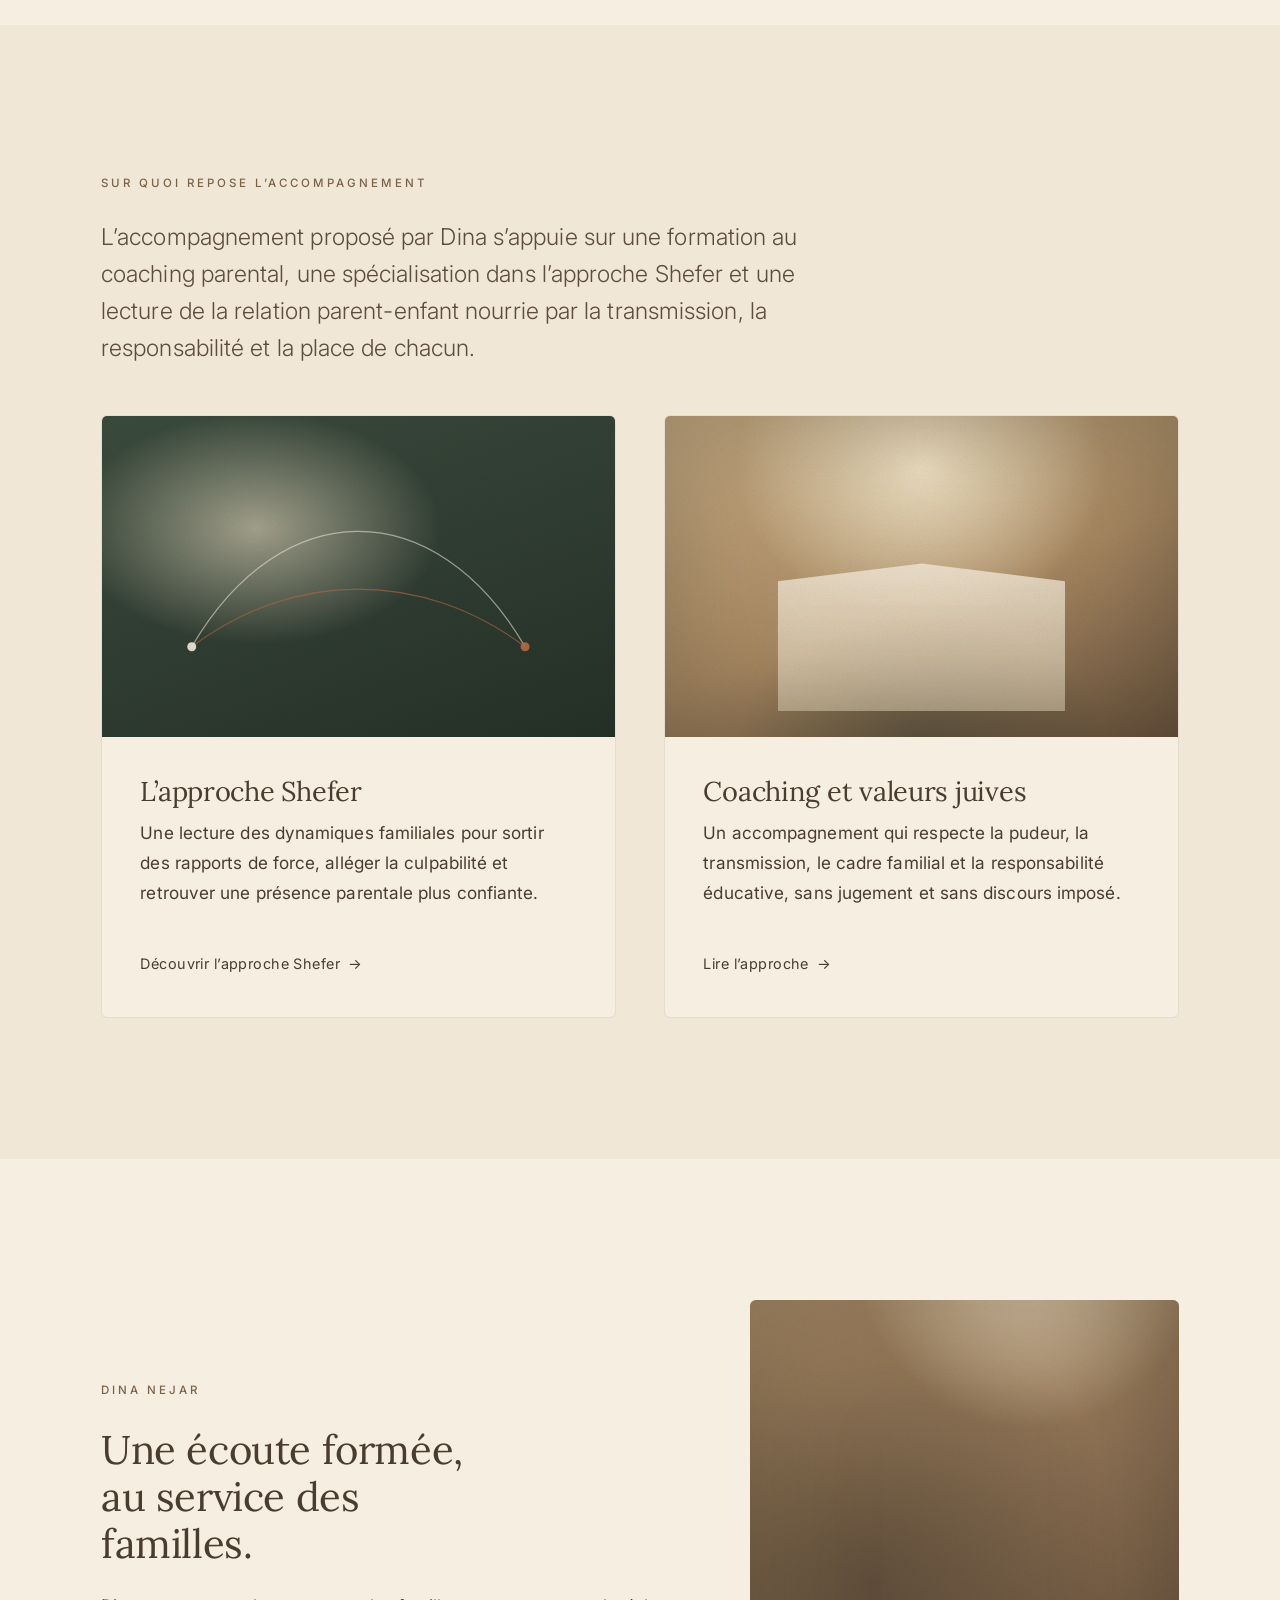
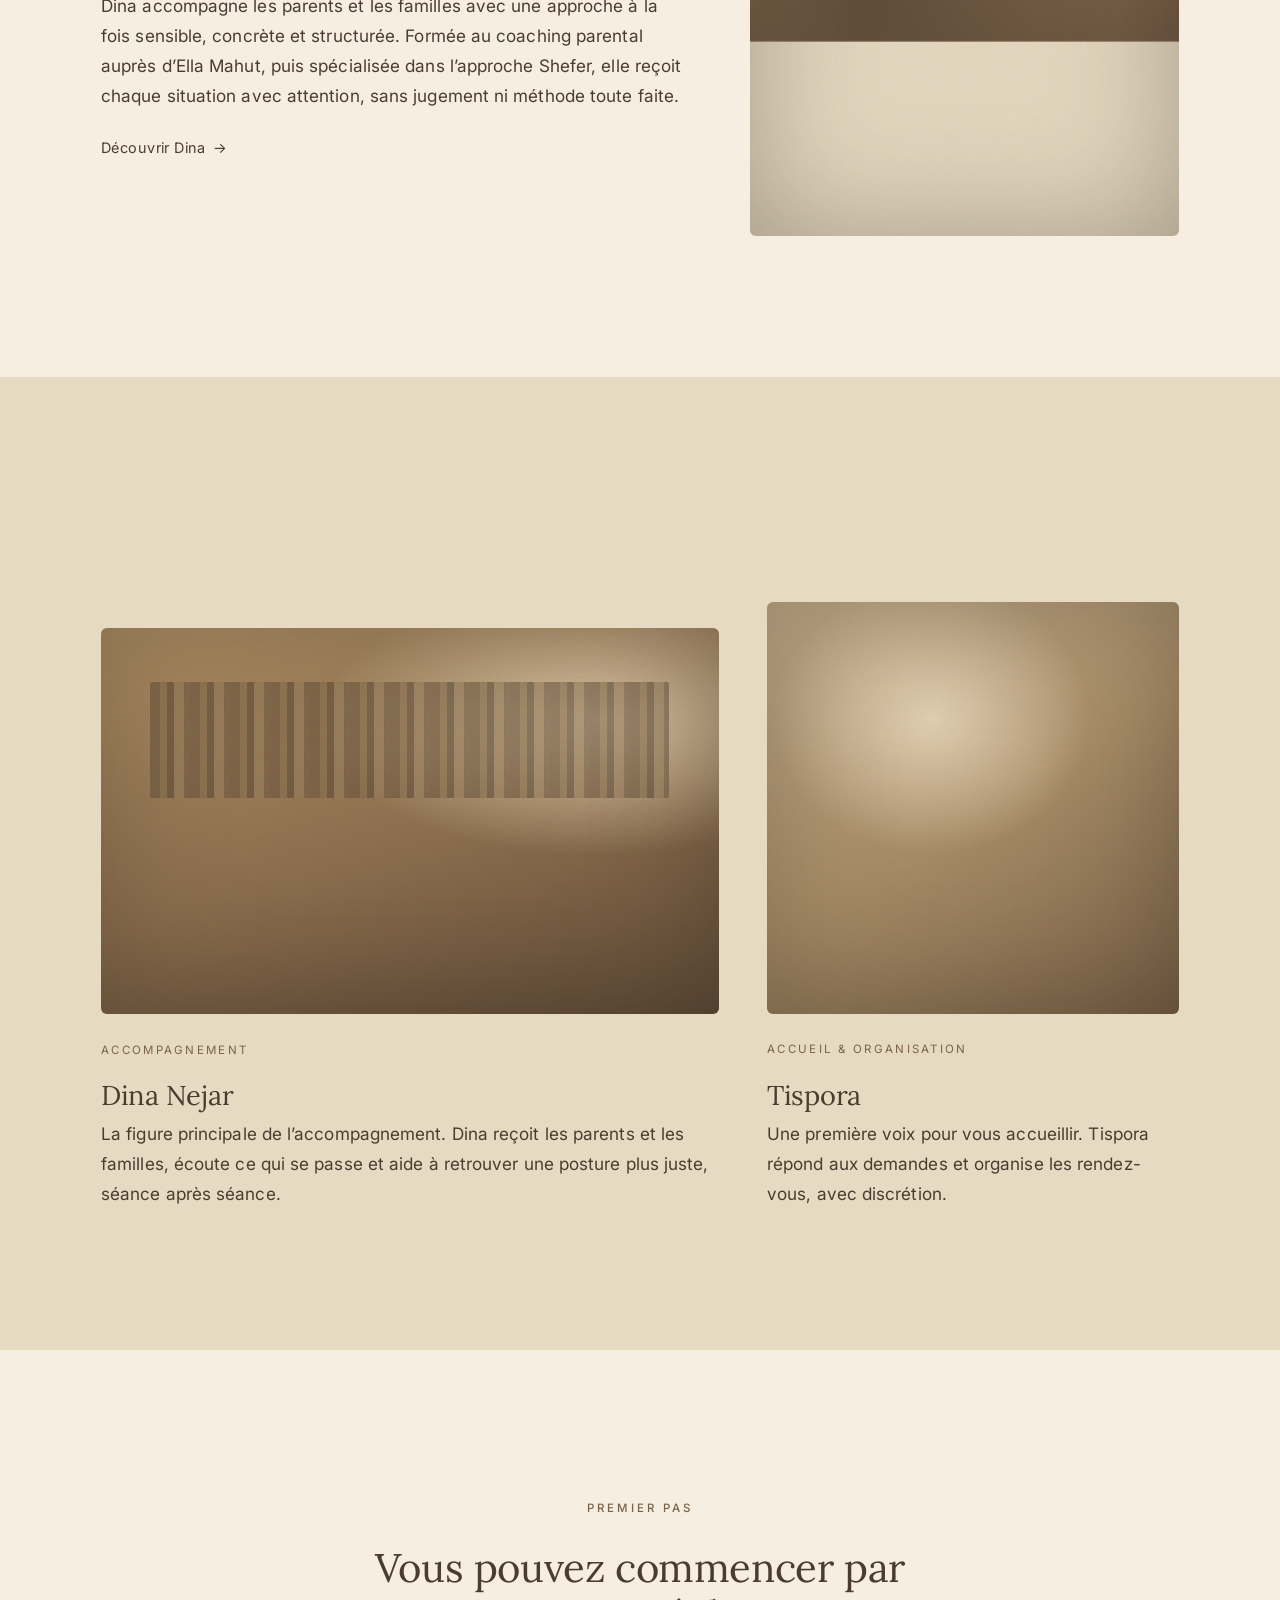
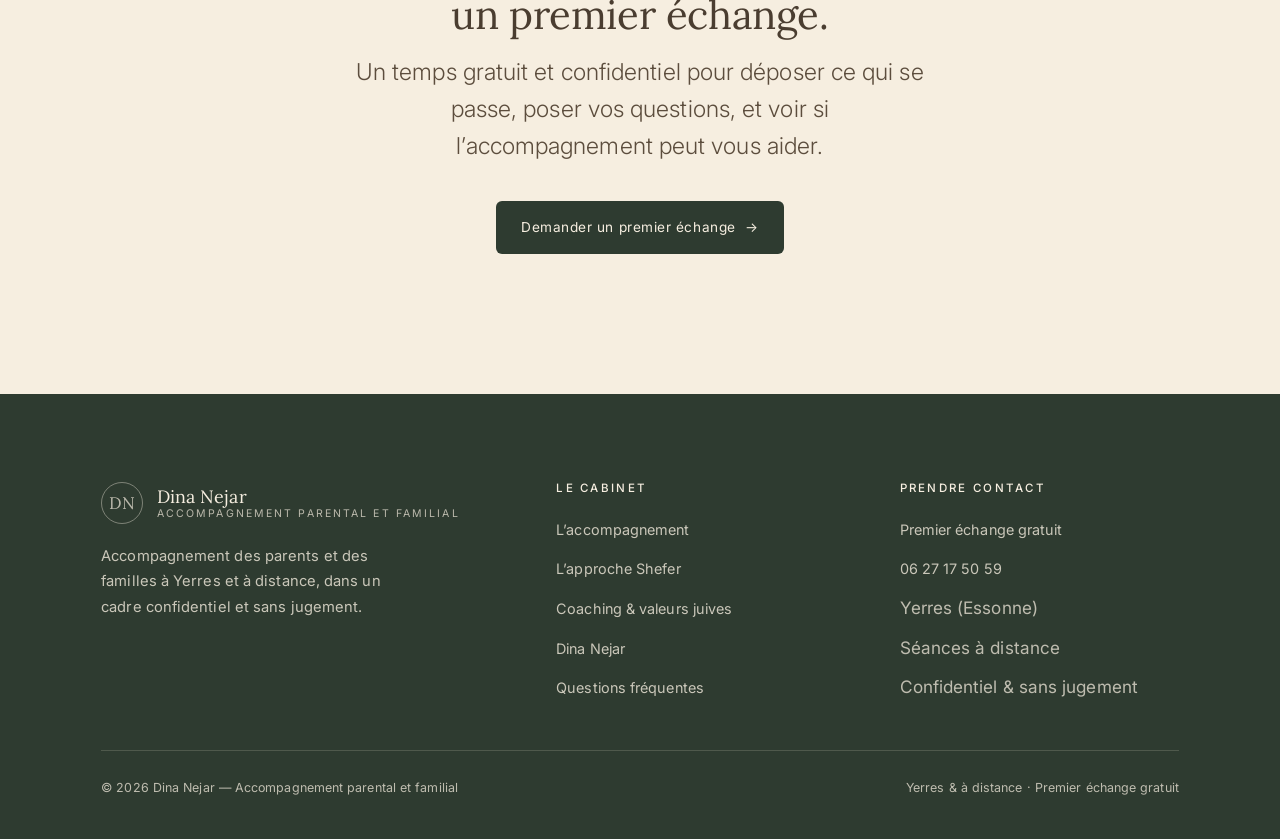
==== commit edb5d234: "Finalize website before deployment" ====
--- a/index.html
+++ b/index.html
@@ -5,9 +5,31 @@
   <meta name="viewport" content="width=device-width, initial-scale=1" />
   <title>Coaching parental à Yerres — Dina Nejar, accompagnement parental et familial</title>
   <meta name="description" content="Dina Nejar, accompagnante parentale et familiale à Yerres et à distance. Formée au coaching parental auprès d’Ella Mahut et spécialisée dans l’approche Shefer. Premier échange gratuit et confidentiel." />
+  <!-- TODO : confirmer le domaine définitif (canonical + og:url) -->
+  <link rel="canonical" href="https://coaching-5.vercel.app/" />
+  <meta property="og:type" content="website" />
+  <meta property="og:locale" content="fr_FR" />
+  <meta property="og:site_name" content="Dina Nejar — Accompagnement parental et familial" />
+  <meta property="og:title" content="Coaching parental à Yerres — Dina Nejar" />
+  <meta property="og:description" content="Accompagnement parental et familial à Yerres et à distance. Approche Shefer. Premier échange gratuit et confidentiel." />
+  <meta property="og:url" content="https://coaching-5.vercel.app/" />
+  <link rel="icon" href="data:image/svg+xml,%3Csvg xmlns='http://www.w3.org/2000/svg' viewBox='0 0 64 64'%3E%3Ccircle cx='32' cy='32' r='30' fill='%232E3B30'/%3E%3Ctext x='32' y='41' text-anchor='middle' font-family='Georgia,serif' font-size='24' fill='%23F6EEE0'%3EDN%3C/text%3E%3C/svg%3E" />
+  <script>document.documentElement.classList.add('js');</script>
   <link rel="preconnect" href="https://fonts.googleapis.com" />
   <link rel="preconnect" href="https://fonts.gstatic.com" crossorigin />
+  <link rel="stylesheet" href="https://fonts.googleapis.com/css2?family=Lora:ital,wght@0,400;0,500;0,600;1,400;1,500&amp;family=Inter:wght@300;400;500;600&amp;display=swap" />
   <link rel="stylesheet" href="assets/css/styles.css" />
+  <script type="application/ld+json">
+  {
+    "@context": "https://schema.org",
+    "@type": "ProfessionalService",
+    "name": "Dina Nejar — Accompagnement parental et familial",
+    "description": "Accompagnement parental et familial à Yerres (Essonne) et à distance. Approche Shefer, premier échange gratuit et confidentiel.",
+    "url": "https://coaching-5.vercel.app/",
+    "areaServed": ["Yerres", "Essonne", "France (à distance)"],
+    "address": { "@type": "PostalAddress", "addressLocality": "Yerres", "addressRegion": "Essonne", "addressCountry": "FR" }
+  }
+  </script>
 </head>
 <body>
   <a class="skip-link" href="#main">Aller au contenu</a>
@@ -22,11 +44,12 @@
           <span class="brand__role">Accompagnement parental et familial</span>
         </span>
       </a>
-      <nav class="nav" aria-label="Navigation principale">
+      <nav class="nav" id="primary-nav" aria-label="Navigation principale">
         <a class="navlink" href="accompagnement.html">Accompagnement</a>
         <a class="navlink" href="approche-shefer.html">Approche Shefer</a>
         <a class="navlink" href="valeurs-juives.html">Valeurs juives</a>
         <a class="navlink" href="dina-nejar.html">Dina Nejar</a>
+        <a class="navlink" href="faq.html">FAQ</a>
         <a class="navlink" href="contact.html">Contact</a>
         <a class="btn btn--solid header-cta" href="contact.html">Premier échange <span class="arrow">&rarr;</span></a>
       </nav>
@@ -45,7 +68,7 @@
         <div class="hero__grid">
           <div class="hero__content">
             <span class="eyebrow" data-reveal>Accompagnement parental et familial · Yerres &amp; à distance</span>
-            <h1 class="hero__title" data-reveal style="--d:80ms">Quand la relation avec son enfant devient un lieu de tension, il faut parfois un espace pour y revoir clair.</h1>
+            <h1 class="hero__title" data-reveal style="--d:80ms">Retrouver une relation plus apaisée avec votre enfant.</h1>
             <p class="lead hero__sub" data-reveal style="--d:160ms">Dina Nejar accompagne les parents et les familles lorsque les conflits se répètent, que l’autorité vacille ou que le lien devient difficile à retrouver.</p>
             <div class="hero__actions" data-reveal style="--d:240ms">
               <a class="btn btn--solid" href="contact.html">Demander un premier échange <span class="arrow">&rarr;</span></a>
@@ -56,11 +79,11 @@
             </p>
           </div>
           <div class="hero__media" data-reveal="image">
-            <figure class="media media--hero" data-parallax="0.06">
+            <!-- Placeholder visuel — remplacer par la vraie photo/vidéo : hero-family-atmosphere-video -->
+            <figure class="media media--hero" data-parallax="0.06" data-media="hero-family-atmosphere-video">
               <div class="media__scene scene-kitchen is-video"></div>
               <div class="media__grain"></div>
               <div class="media__vignette"></div>
-              <figcaption class="media__caption">hero-family-atmosphere-video</figcaption>
             </figure>
           </div>
         </div>
@@ -140,7 +163,6 @@
                 </svg>
               </div>
               <div class="media__grain"></div>
-              <figcaption class="media__caption">shefer-approach-visual</figcaption>
             </figure>
             <div class="approach__body">
               <h3>L’approche Shefer</h3>
@@ -150,10 +172,10 @@
           </article>
           <article class="approach__card" data-reveal style="--d:140ms">
             <figure class="media media--wide">
+              <!-- Placeholder visuel — remplacer par la vraie photo : jewish-values-detail -->
               <div class="media__scene scene-values"><div class="media__page"></div></div>
               <div class="media__grain"></div>
               <div class="media__vignette"></div>
-              <figcaption class="media__caption">jewish-values-detail</figcaption>
             </figure>
             <div class="approach__body">
               <h3>Coaching et valeurs juives</h3>
@@ -176,11 +198,11 @@
             <a class="tlink" href="dina-nejar.html" data-reveal style="--d:240ms">Découvrir Dina <span class="arrow">&rarr;</span></a>
           </div>
           <div class="split__media" data-reveal="image">
-            <figure class="media media--portrait" data-parallax="0.05">
+            <!-- Placeholder visuel — remplacer par la vraie photo : dina-portrait-main -->
+            <figure class="media media--portrait" data-parallax="0.05" data-media="dina-portrait-main">
               <div class="media__scene scene-portrait"></div>
               <div class="media__grain"></div>
               <div class="media__vignette"></div>
-              <figcaption class="media__caption">dina-portrait-main</figcaption>
             </figure>
           </div>
         </div>
@@ -194,10 +216,10 @@
         <div class="presences mt-m">
           <div class="presence" data-reveal>
             <figure class="media media--wide" style="margin-bottom:1.6rem" data-reveal="image">
+              <!-- Placeholder visuel — remplacer par la vraie photo : dina-office-portrait -->
               <div class="media__scene scene-office"><div class="media__books"></div></div>
               <div class="media__grain"></div>
               <div class="media__vignette"></div>
-              <figcaption class="media__caption">dina-office-portrait</figcaption>
             </figure>
             <span class="presence__role">Accompagnement</span>
             <h3>Dina Nejar</h3>
@@ -205,10 +227,10 @@
           </div>
           <div class="presence" data-reveal style="--d:140ms">
             <figure class="media media--square" style="margin-bottom:1.6rem" data-reveal="image">
+              <!-- Placeholder visuel — remplacer par la vraie photo : tispora-portrait -->
               <div class="media__scene scene-portrait-2"></div>
               <div class="media__grain"></div>
               <div class="media__vignette"></div>
-              <figcaption class="media__caption">tispora-portrait</figcaption>
             </figure>
             <span class="presence__role">Accueil &amp; organisation</span>
             <h3>Tispora</h3>
@@ -258,6 +280,7 @@
           <h4>Prendre contact</h4>
           <ul>
             <li><a href="contact.html">Premier échange gratuit</a></li>
+            <li><a href="tel:+33627175059">06&nbsp;27&nbsp;17&nbsp;50&nbsp;59</a></li>
             <li><span class="muted">Yerres (Essonne)</span></li>
             <li><span class="muted">Séances à distance</span></li>
             <li><span class="muted">Confidentiel &amp; sans jugement</span></li>
--- a/assets/css/styles.css
+++ b/assets/css/styles.css
@@ -3,8 +3,9 @@
    Design system — premium, sobre, chaleureux, éditorial
    ========================================================================= */
 
-/* ---------- Fonts ---------- */
-@import url('https://fonts.googleapis.com/css2?family=Fraunces:ital,opsz,wght@0,9..144,300;0,9..144,400;0,9..144,500;0,9..144,600;1,9..144,300;1,9..144,400;1,9..144,500&family=Inter:wght@300;400;500;600&display=swap');
+/* ---------- Fonts ----------
+   Chargées via <link> dans le <head> de chaque page (plus de @import :
+   il bloquait le rendu et annulait les preconnect). */
 
 /* ---------- Tokens ---------- */
 :root{
@@ -13,7 +14,7 @@
   --ivory-2:      #F1E7D6;   /* fond alterné */
   --linen:        #E7DAC2;   /* beige lin */
   --linen-deep:   #DBCBAE;
-  --brown-soft:   #8A7257;   /* brun doux */
+  --brown-soft:   #7A6349;   /* brun doux — assombri pour contraste AA (4.9:1 sur ivoire) */
   --brown-ink:    #4A3D30;   /* texte foncé, jamais noir dur */
   --brown-ink-2:  #5C4D3D;
   --forest:       #2E3B30;   /* vert profond */
@@ -22,15 +23,16 @@
   --line:         rgba(74,61,48,.16);
   --line-soft:    rgba(74,61,48,.10);
 
-  /* Typo */
-  --serif: 'Fraunces', Georgia, 'Times New Roman', serif;
+  /* Typo — Lora remplace Fraunces : glyphes plus stables aux grandes tailles
+     (les formes "wonky" de Fraunces rendaient les f/y étranges), ton plus humain */
+  --serif: 'Lora', Georgia, 'Times New Roman', serif;
   --sans:  'Inter', system-ui, -apple-system, 'Segoe UI', sans-serif;
 
   /* Rythme */
   --maxw: 1180px;
   --gutter: clamp(1.25rem, 4vw, 4rem);
   --section-y: clamp(4.5rem, 11vw, 9.5rem);
-  --radius: 3px;
+  --radius: 6px;
 
   --ease: cubic-bezier(.22,.61,.36,1);
   --ease-slow: cubic-bezier(.16,.84,.44,1);
@@ -38,7 +40,7 @@
 
 /* ---------- Reset / base ---------- */
 *,*::before,*::after{ box-sizing:border-box; }
-html{ -webkit-text-size-adjust:100%; scroll-behavior:smooth; }
+html{ -webkit-text-size-adjust:100%; scroll-behavior:smooth; scroll-padding-top:6rem; }
 @media (prefers-reduced-motion: reduce){ html{ scroll-behavior:auto; } }
 
 body{
@@ -56,6 +58,7 @@
 }
 
 img{ max-width:100%; display:block; }
+figure{ margin:0; } /* les marges navigateur par défaut (1em 40px) décalaient tous les visuels */
 
 a{ color:inherit; text-decoration:none; }
 
@@ -86,12 +89,12 @@
   font-family:var(--serif);
   font-weight:400;
   color:var(--brown-ink);
-  line-height:1.12;
+  line-height:1.18;
   letter-spacing:-.01em;
   margin:0 0 .6em;
 }
-h1{ font-size:clamp(2.3rem,1.6rem + 3.2vw,4rem); font-weight:300; }
-h2{ font-size:clamp(1.8rem,1.3rem + 2vw,2.9rem); font-weight:300; }
+h1{ font-size:clamp(2.1rem,1.5rem + 2.6vw,3.4rem); }
+h2{ font-size:clamp(1.7rem,1.3rem + 1.6vw,2.5rem); }
 h3{ font-size:clamp(1.3rem,1.05rem + 1vw,1.7rem); }
 p{ margin:0 0 1.2em; }
 p:last-child{ margin-bottom:0; }
@@ -168,10 +171,11 @@
 .brand__name{ font-family:var(--serif); font-size:1.12rem; color:var(--brown-ink); }
 .brand__role{ font-size:.66rem; text-transform:uppercase; letter-spacing:.2em; color:var(--brown-soft); }
 
-.nav{ display:flex; align-items:center; gap:1.7rem; }
+.nav{ display:flex; align-items:center; gap:1.4rem; }
 .nav a{
   position:relative; font-size:.86rem; letter-spacing:.02em; color:var(--brown-ink-2);
   padding-bottom:3px; transition:color .3s var(--ease);
+  white-space:nowrap; /* jamais de libellé sur deux lignes */
 }
 .nav a.navlink::after{
   content:''; position:absolute; left:0; bottom:0; height:1px; width:100%;
@@ -191,6 +195,7 @@
 }
 .btn .arrow{ transition:transform .4s var(--ease); }
 .btn:hover .arrow{ transform:translateX(4px); }
+.btn:active{ transform:translateY(1px); }
 .btn--solid{ background:var(--forest); color:var(--ivory); }
 .btn--solid:hover{ background:var(--forest-2); }
 .btn--outline{ border-color:var(--brown-soft); color:var(--brown-ink); }
@@ -199,7 +204,7 @@
 .btn--light:hover{ background:#fff8ec; }
 .btn--on-dark{ border-color:rgba(246,238,224,.4); color:var(--ivory); }
 .btn--on-dark:hover{ background:rgba(246,238,224,.12); }
-.header-cta{ display:inline-flex; }
+.header-cta{ display:inline-flex; padding:.6rem 1.1rem; font-size:.8rem; } /* CTA header allégé */
 
 /* text link with slow underline */
 .tlink{
@@ -235,16 +240,6 @@
   position:absolute; inset:0; z-index:2; pointer-events:none; opacity:.5; mix-blend-mode:multiply;
   background-image:url("data:image/svg+xml,%3Csvg xmlns='http://www.w3.org/2000/svg' width='160' height='160'%3E%3Cfilter id='n'%3E%3CfeTurbulence type='fractalNoise' baseFrequency='.85' numOctaves='2' stitchTiles='stitch'/%3E%3C/filter%3E%3Crect width='100%25' height='100%25' filter='url(%23n)' opacity='.35'/%3E%3C/svg%3E");
 }
-.media__caption{
-  position:absolute; left:12px; bottom:11px; z-index:4;
-  font-size:.6rem; letter-spacing:.18em; text-transform:uppercase;
-  color:rgba(246,238,224,.82);
-  background:rgba(46,59,48,.34);
-  -webkit-backdrop-filter:blur(3px); backdrop-filter:blur(3px);
-  padding:.32rem .55rem; border-radius:2px;
-  font-weight:500;
-}
-.media__caption::before{ content:'\25C7  '; opacity:.8; }
 .media__vignette{
   position:absolute; inset:0; z-index:3; pointer-events:none;
   box-shadow:inset 0 0 120px rgba(46,40,30,.34);
@@ -255,8 +250,9 @@
 .media--tall{ aspect-ratio:3/4; }
 .media--square{ aspect-ratio:1/1; }
 .media--wide{ aspect-ratio:16/10; }
-.media--hero{ aspect-ratio:16/11; }
-@media(max-width:760px){ .media--hero{ aspect-ratio:4/5; } }
+/* le visuel hero remplit toute la hauteur de la colonne texte : plus grand, plus assumé */
+.media--hero{ height:100%; min-height:440px; }
+@media(max-width:880px){ .media--hero{ height:auto; min-height:0; aspect-ratio:16/10; } }
 
 /* ----- Scene compositions (gradient "photographs") ----- */
 
@@ -367,41 +363,43 @@
   border-radius:3px; box-shadow:inset 0 0 8px rgba(255,255,255,.4);
 }
 
-/* ---------- Reveal animations ---------- */
-[data-reveal]{
+/* ---------- Reveal animations ----------
+   Scopées sous html.js : sans JavaScript, le contenu reste visible. */
+.js [data-reveal]{
   opacity:0; transform:translateY(26px);
   transition:opacity 1.1s var(--ease-slow), transform 1.1s var(--ease-slow);
   transition-delay:var(--d, 0ms);
   will-change:opacity,transform;
 }
-[data-reveal].is-in{ opacity:1; transform:none; }
-[data-reveal="fade"]{ transform:none; }
-
-[data-reveal="image"]{ opacity:1; transform:none; position:relative; }
-[data-reveal="image"]::after{
+.js [data-reveal].is-in{ opacity:1; transform:none; }
+.js [data-reveal="fade"]{ transform:none; }
+
+.js [data-reveal="image"]{ opacity:1; transform:none; position:relative; }
+.js [data-reveal="image"]::after{
   content:''; position:absolute; inset:0; z-index:6; background:var(--ivory);
   transform:scaleX(1); transform-origin:right; pointer-events:none;
   transition:transform 1.2s var(--ease-slow);
 }
-[data-reveal="image"].is-in::after{ transform:scaleX(0); }
+.js [data-reveal="image"].is-in::after{ transform:scaleX(0); }
 
 /* drawn hairline */
-[data-line]{ transform:scaleX(0); transform-origin:left; transition:transform 1.3s var(--ease-slow); }
-[data-line].is-in{ transform:scaleX(1); }
+.js [data-line]{ transform:scaleX(0); transform-origin:left; transition:transform 1.3s var(--ease-slow); }
+.js [data-line].is-in{ transform:scaleX(1); }
 
 @media (prefers-reduced-motion: reduce){
-  [data-reveal]{ opacity:1!important; transform:none!important; }
-  [data-reveal="image"]::after{ display:none; }
-  [data-line]{ transform:none!important; }
+  .js [data-reveal]{ opacity:1!important; transform:none!important; }
+  .js [data-reveal="image"]::after{ display:none; }
+  .js [data-line]{ transform:none!important; }
 }
 
 /* ---------- Hero ---------- */
 .hero{
-  position:relative; padding-top:clamp(8rem,16vh,12rem); padding-bottom:var(--section-y);
-}
-.hero__grid{ display:grid; grid-template-columns:1.05fr .95fr; gap:clamp(2rem,5vw,4.5rem); align-items:center; }
-.hero__title{ max-width:18ch; }
-.hero__sub{ max-width:46ch; margin-top:1.6rem; }
+  position:relative; padding-top:clamp(7.5rem,15vh,11rem); padding-bottom:var(--section-y);
+}
+.hero__grid{ display:grid; grid-template-columns:1.02fr .98fr; gap:clamp(2rem,5vw,4.5rem); align-items:stretch; }
+.hero__content{ display:flex; flex-direction:column; justify-content:center; }
+.hero__title{ max-width:17ch; }
+.hero__sub{ max-width:46ch; margin-top:1.4rem; }
 .hero__actions{ display:flex; flex-wrap:wrap; gap:1rem; margin-top:2.2rem; align-items:center; }
 .hero__reassure{
   margin-top:2rem; font-size:.82rem; letter-spacing:.06em; color:var(--brown-soft);
@@ -410,7 +408,8 @@
 .hero__reassure .dot{ width:3px;height:3px;border-radius:50%;background:var(--terracotta);display:inline-block; }
 @media(max-width:880px){
   .hero__grid{ grid-template-columns:1fr; }
-  .hero__media{ order:-1; }
+  /* sur mobile, le message d'abord : le visuel (placeholder) passe sous le texte */
+  .hero__media{ order:1; margin-top:1rem; }
 }
 
 /* internal page hero */
@@ -420,8 +419,8 @@
 /* ---------- Editorial sequence (phrases that reveal) ---------- */
 .editorial{ max-width:62ch; }
 .editorial p{
-  font-family:var(--serif); font-weight:300;
-  font-size:clamp(1.25rem,1.05rem + 1vw,1.75rem);
+  font-family:var(--serif); font-weight:400;
+  font-size:clamp(1.2rem,1.05rem + .8vw,1.6rem);
   line-height:1.55; color:var(--brown-ink); margin-bottom:1.1em;
 }
 .editorial p:nth-child(even){ color:var(--brown-ink-2); }
@@ -433,8 +432,8 @@
 }
 .signature .wrap{ max-width:720px; }
 .signature p{
-  font-family:var(--serif); font-weight:300; font-style:italic;
-  font-size:clamp(1.5rem,1.2rem + 1.6vw,2.4rem);
+  font-family:var(--serif); font-weight:400; font-style:italic;
+  font-size:clamp(1.4rem,1.15rem + 1.3vw,2.1rem);
   line-height:1.4; color:var(--ivory); margin:0 0 .25em;
 }
 .signature p.mute{ color:rgba(246,238,224,.62); }
@@ -515,7 +514,7 @@
 .callout{
   border-left:2px solid var(--terracotta);
   padding:.4rem 0 .4rem 1.6rem; margin:0;
-  font-family:var(--serif); font-style:italic; font-weight:300;
+  font-family:var(--serif); font-style:italic; font-weight:400;
   font-size:clamp(1.15rem,1rem + .7vw,1.5rem); color:var(--brown-ink);
   max-width:56ch;
 }
@@ -561,11 +560,29 @@
 .choice{ display:flex; gap:1.5rem; flex-wrap:wrap; }
 .choice label{ display:inline-flex; align-items:center; gap:.5rem; text-transform:none; letter-spacing:0; font-size:.95rem; color:var(--brown-ink-2); cursor:pointer; }
 .form__hint{ font-size:.82rem; color:var(--brown-soft); margin-top:.2rem; }
+.field-legend{
+  font-size:.78rem; letter-spacing:.12em; text-transform:uppercase; color:var(--brown-soft);
+}
+.label-optional{ text-transform:none; letter-spacing:.02em; opacity:.85; }
 .form__success{
   display:none; padding:1.2rem 1.4rem; background:var(--forest); color:var(--ivory);
   border-radius:var(--radius); font-size:.95rem; line-height:1.6;
 }
 .form__success.is-visible{ display:block; }
+.form__error{
+  display:none; padding:1.2rem 1.4rem; background:rgba(185,106,69,.12);
+  border:1px solid var(--terracotta); color:var(--brown-ink);
+  border-radius:var(--radius); font-size:.95rem; line-height:1.6;
+}
+.form__error.is-visible{ display:block; }
+.form__notice{
+  padding:1.2rem 1.4rem; background:rgba(185,106,69,.12);
+  border:1px solid var(--terracotta); color:var(--brown-ink);
+  border-radius:var(--radius); font-size:.95rem; line-height:1.6;
+}
+.form__notice[hidden]{ display:none; }
+.form__notice a,.contact-aside dd a{ border-bottom:1px solid currentColor; white-space:nowrap; }
+.btn[disabled]{ opacity:.6; cursor:wait; }
 .contact-aside{ border-left:1px solid var(--line); padding-left:clamp(1.5rem,3vw,2.5rem); }
 @media(max-width:860px){ .contact-aside{ border-left:0; padding-left:0; border-top:1px solid var(--line); padding-top:2rem; } }
 .contact-aside dl{ margin:0; }
@@ -595,11 +612,13 @@
 .footer-col a{ color:rgba(246,238,224,.78); font-size:.9rem; transition:color .3s var(--ease); }
 .footer-col a:hover{ color:var(--ivory); }
 .footer-intro{ max-width:34ch; font-size:.92rem; margin-top:1.2rem; }
-.footer-bottom{ margin-top:3rem; padding-top:1.6rem; border-top:1px solid rgba(246,238,224,.16); display:flex; justify-content:space-between; gap:1rem; flex-wrap:wrap; font-size:.78rem; color:rgba(246,238,224,.55); }
+.site-footer .muted{ color:rgba(246,238,224,.72); } /* .muted (brun) était illisible sur fond forest */
+.footer-bottom{ margin-top:3rem; padding-top:1.6rem; border-top:1px solid rgba(246,238,224,.16); display:flex; justify-content:space-between; gap:1rem; flex-wrap:wrap; font-size:.78rem; color:rgba(246,238,224,.72); }
 @media(max-width:760px){ .footer-grid{ grid-template-columns:1fr; gap:2.5rem; } }
 
-/* ---------- Mobile nav ---------- */
-@media(max-width:900px){
+/* ---------- Mobile nav ----------
+   Bascule à 1024px : en dessous, la nav complète ne tient pas sur une ligne */
+@media(max-width:1024px){
   .nav-toggle{ display:block; }
   .nav{
     position:fixed; inset:0 0 0 auto; width:min(86vw,340px);
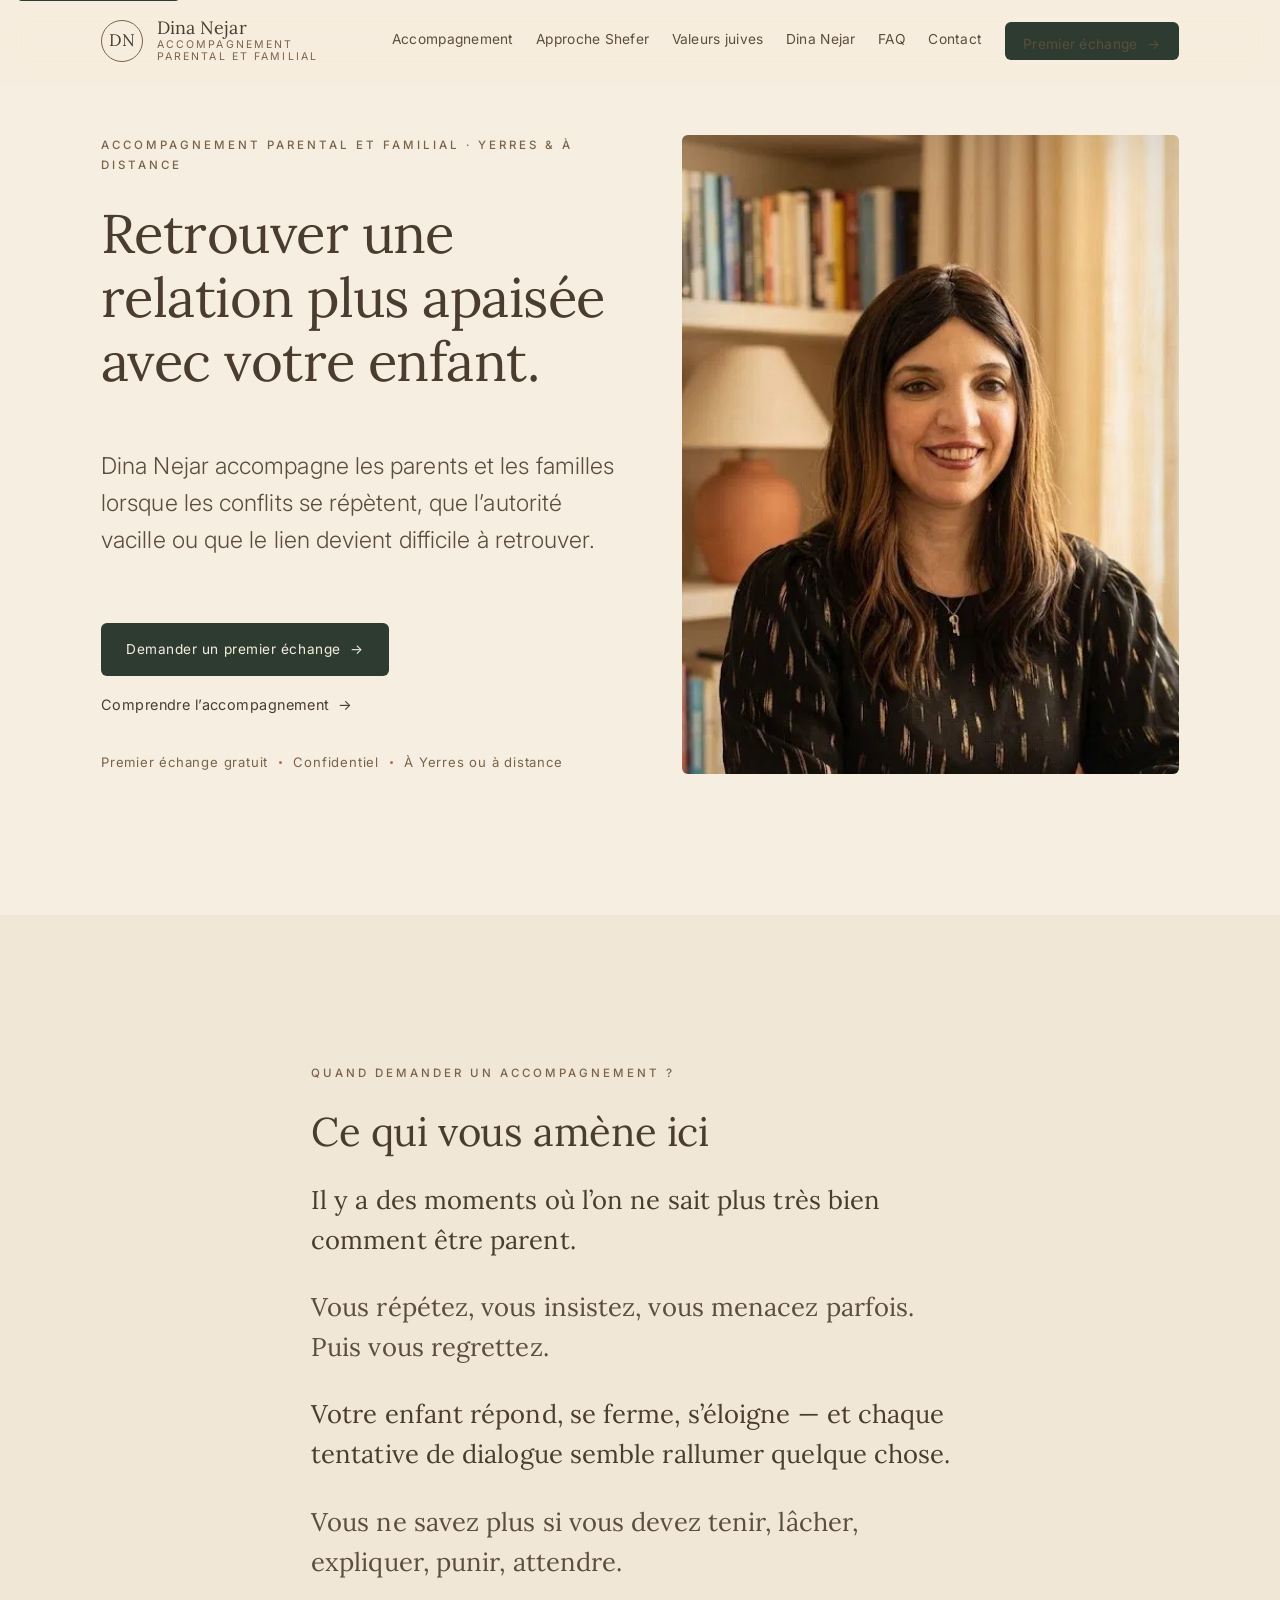
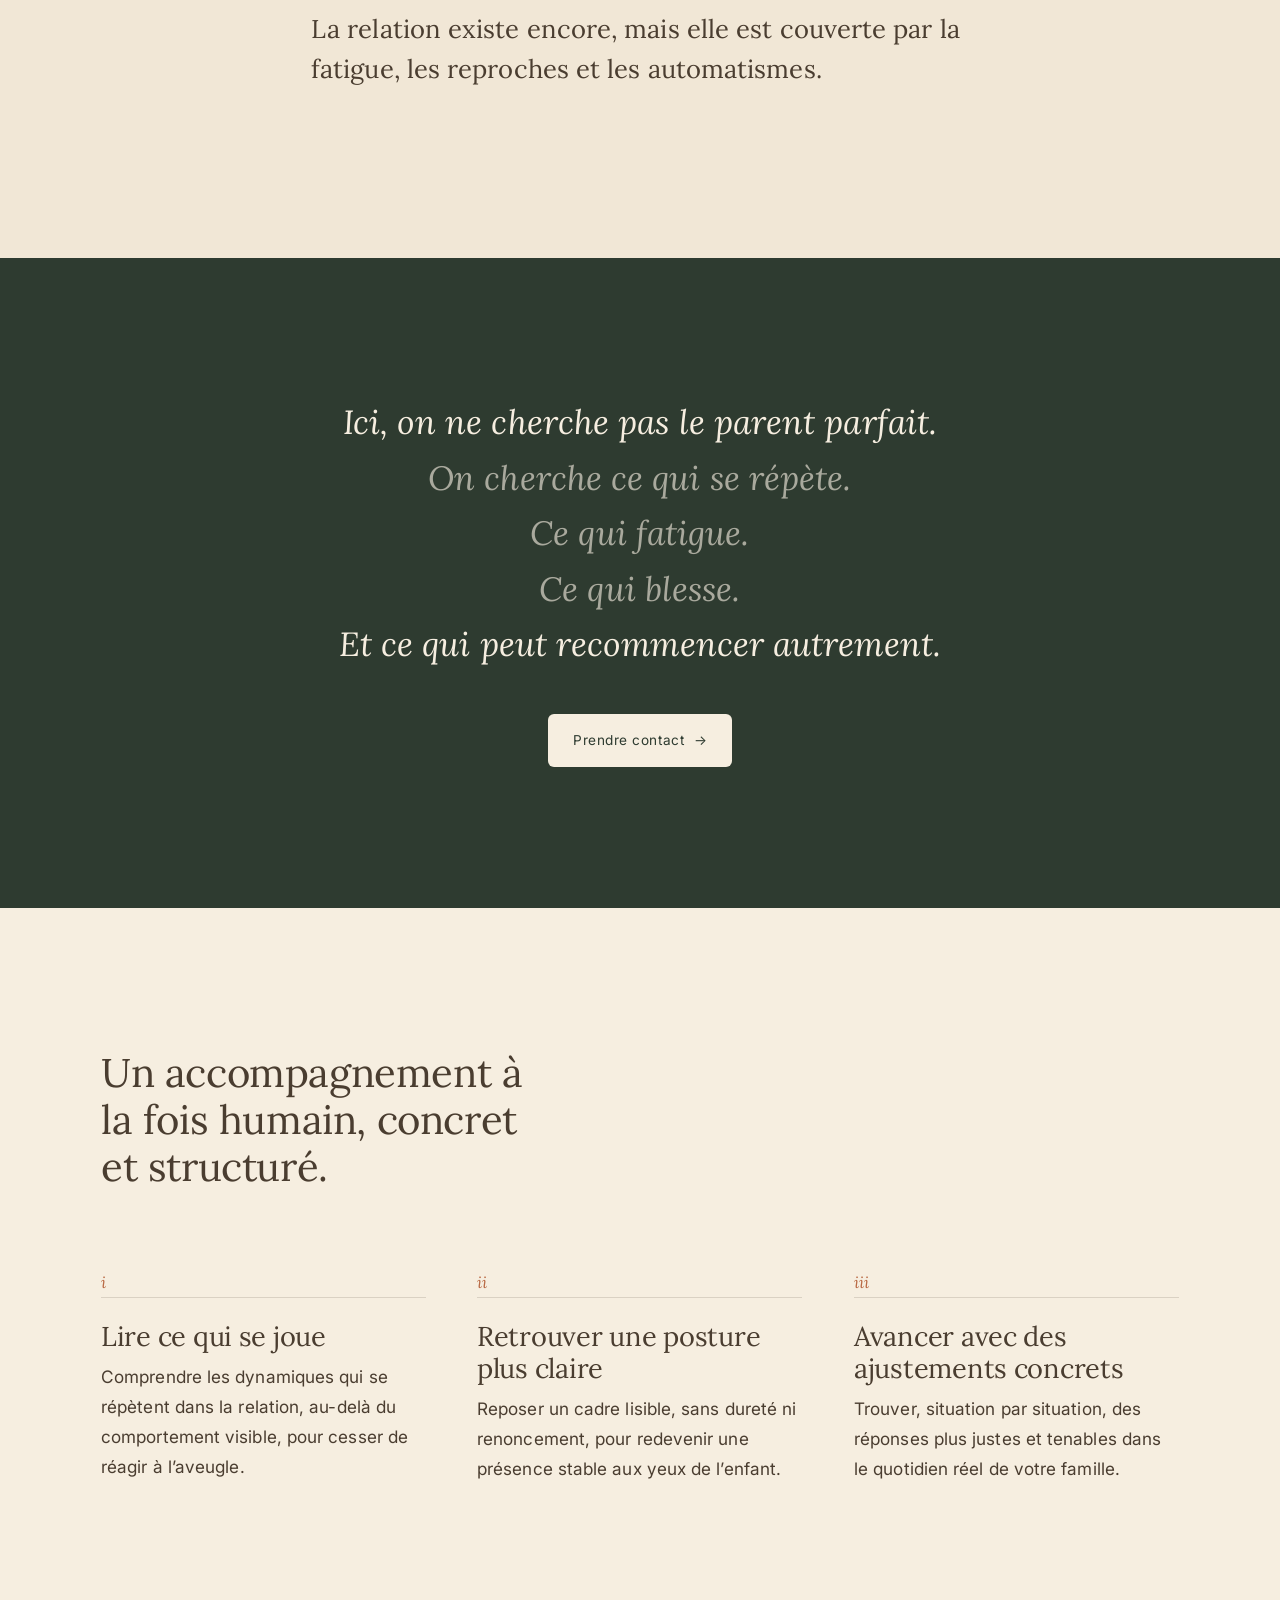
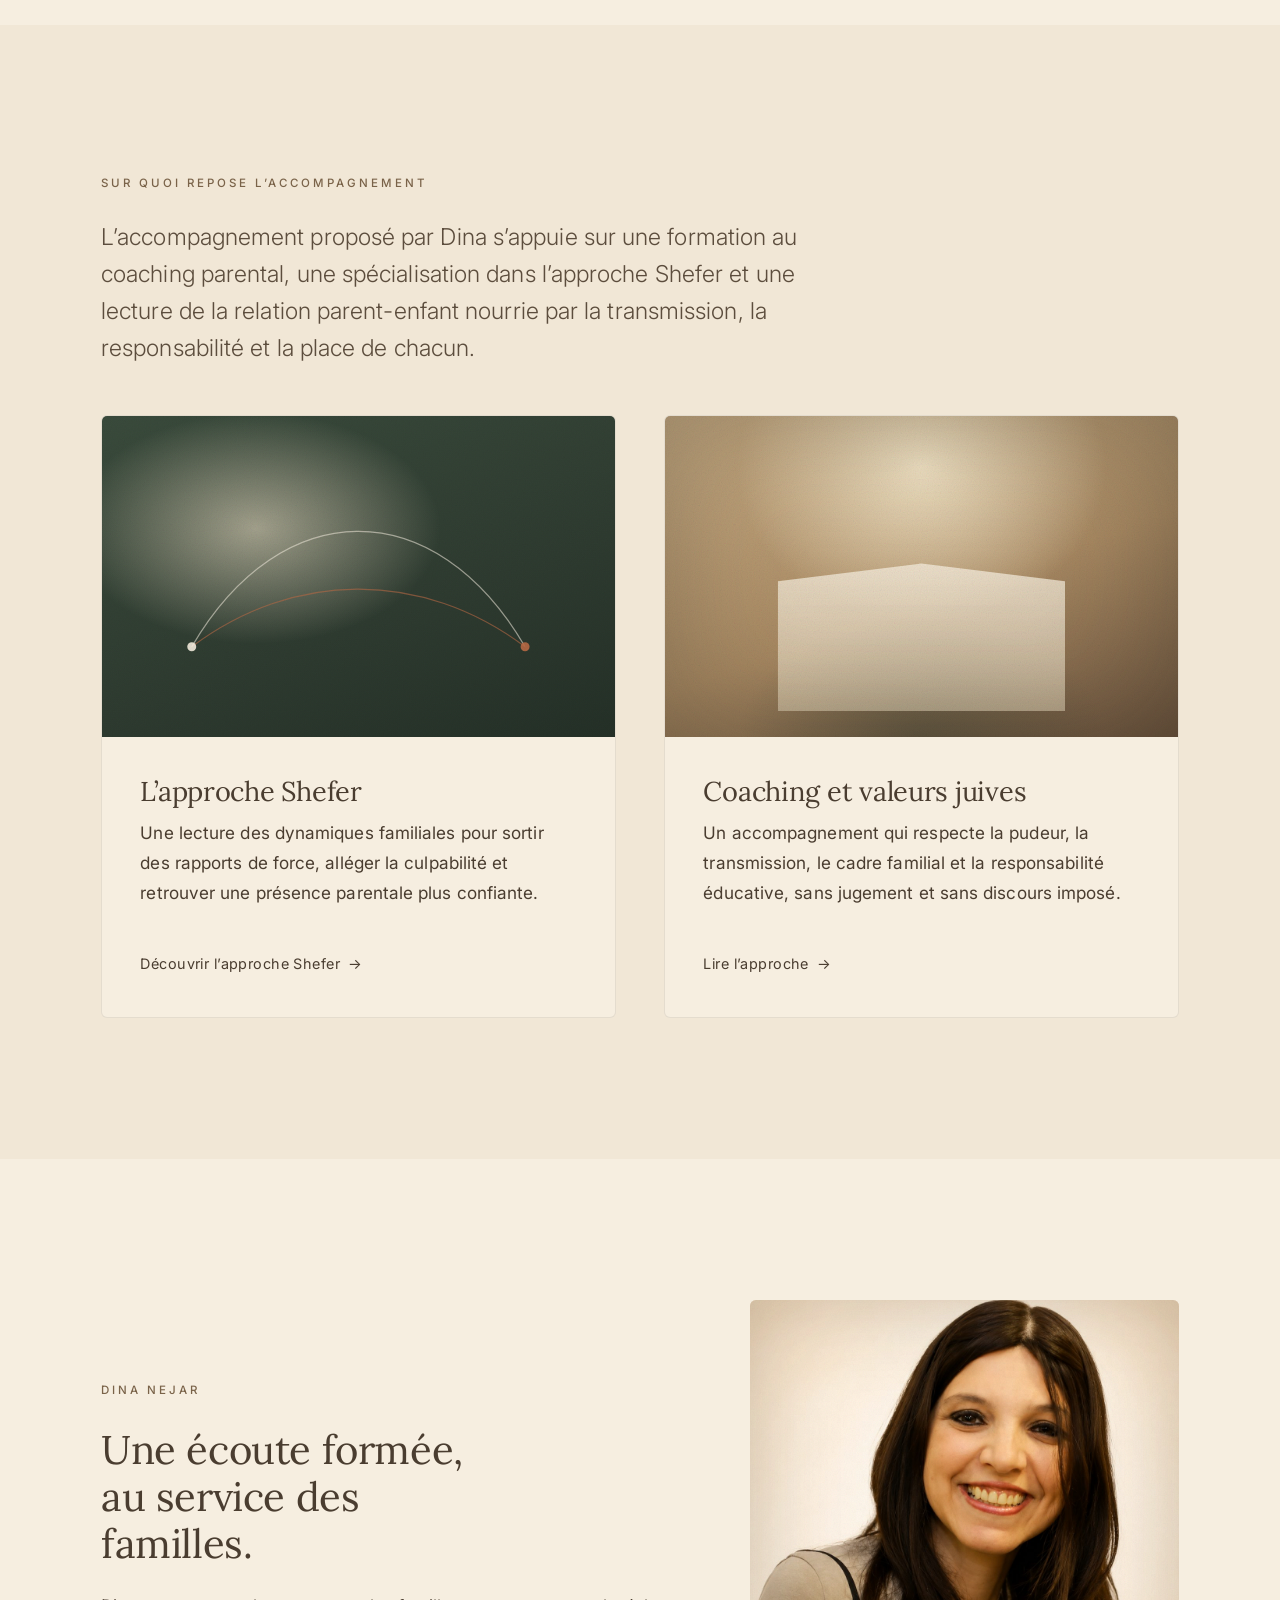
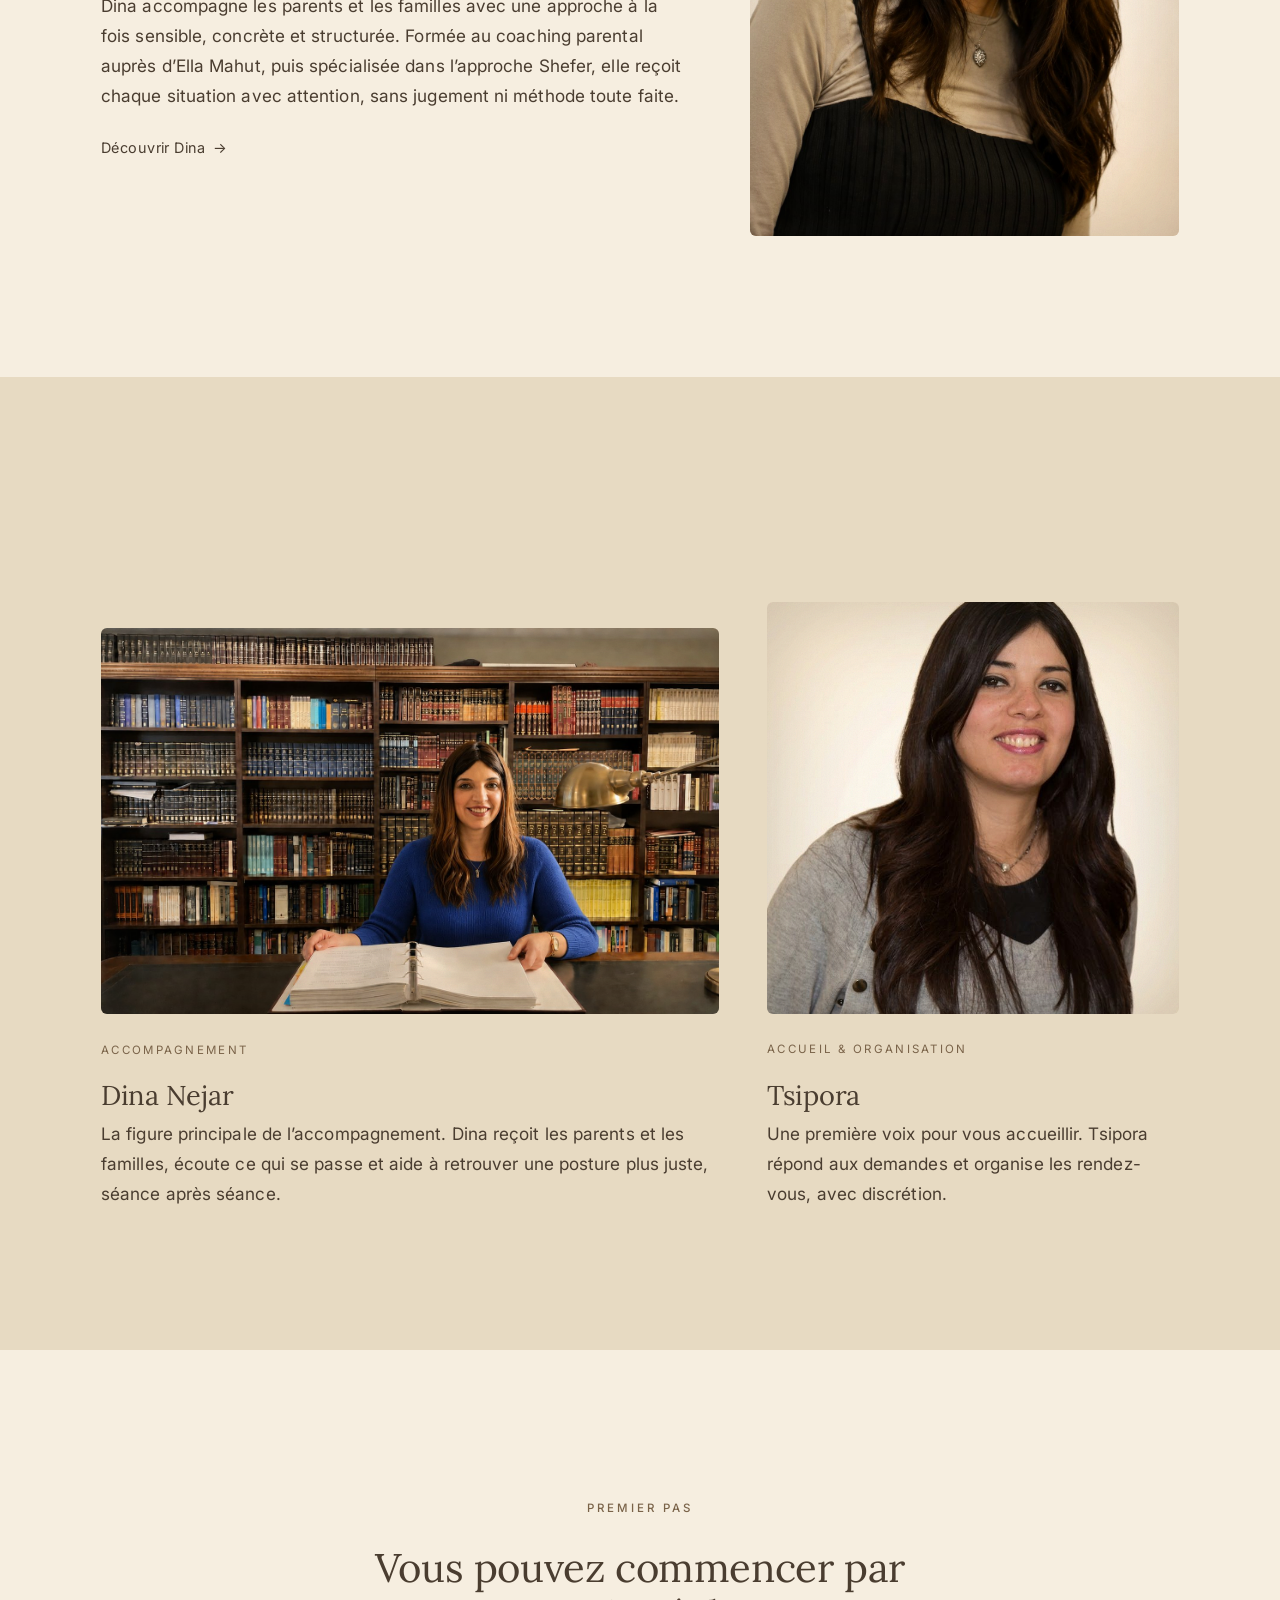
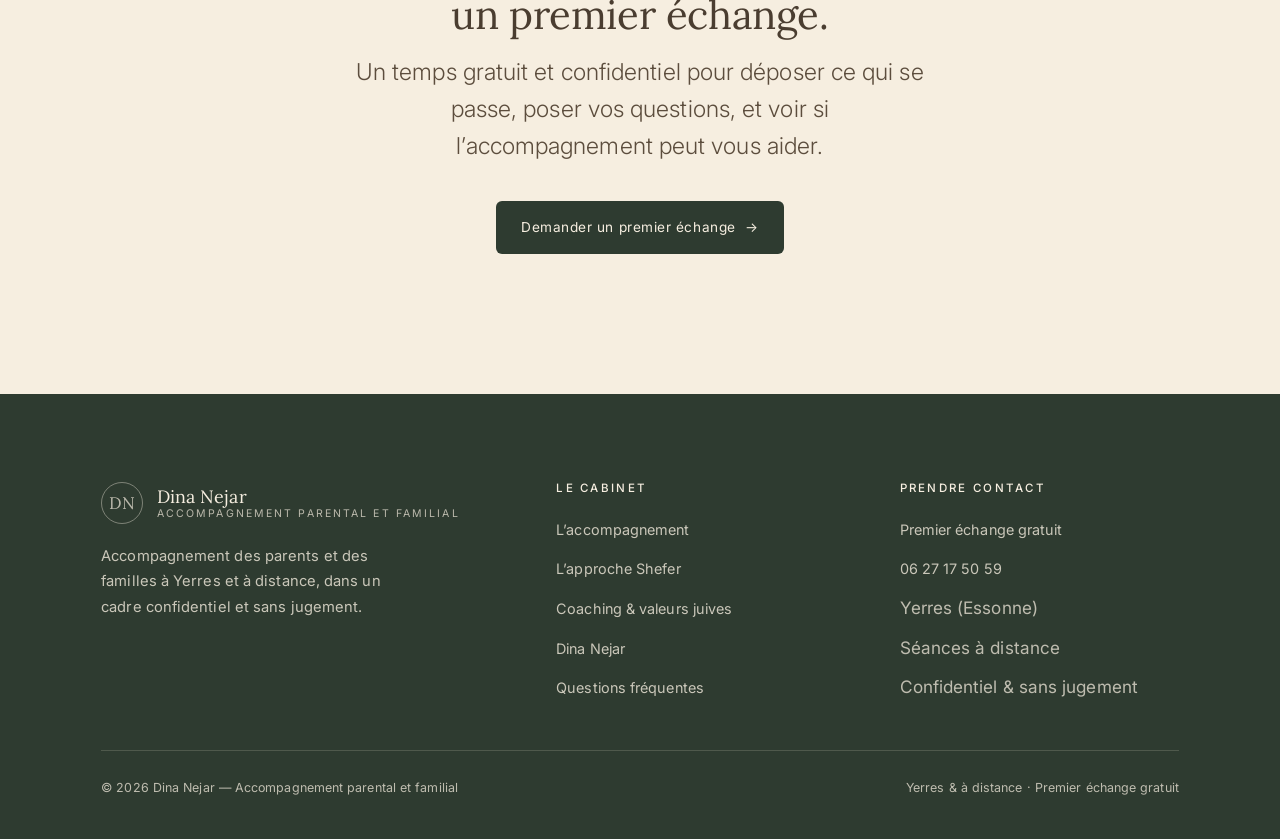
==== commit 0db26c91: "Add real photos of Dina and Tsipora, fix name spelling" ====
--- a/index.html
+++ b/index.html
@@ -79,9 +79,8 @@
             </p>
           </div>
           <div class="hero__media" data-reveal="image">
-            <!-- Placeholder visuel — remplacer par la vraie photo/vidéo : hero-family-atmosphere-video -->
-            <figure class="media media--hero" data-parallax="0.06" data-media="hero-family-atmosphere-video">
-              <div class="media__scene scene-kitchen is-video"></div>
+            <figure class="media media--hero media--photo">
+              <img class="media__img" src="assets/img/dina-hero.webp" alt="Dina Nejar, accompagnante parentale et familiale, dans son cabinet" style="object-position:50% 30%" fetchpriority="high" />
               <div class="media__grain"></div>
               <div class="media__vignette"></div>
             </figure>
@@ -198,9 +197,8 @@
             <a class="tlink" href="dina-nejar.html" data-reveal style="--d:240ms">Découvrir Dina <span class="arrow">&rarr;</span></a>
           </div>
           <div class="split__media" data-reveal="image">
-            <!-- Placeholder visuel — remplacer par la vraie photo : dina-portrait-main -->
-            <figure class="media media--portrait" data-parallax="0.05" data-media="dina-portrait-main">
-              <div class="media__scene scene-portrait"></div>
+            <figure class="media media--portrait media--photo">
+              <img class="media__img" src="assets/img/dina-portrait.jpg" alt="Portrait de Dina Nejar" loading="lazy" />
               <div class="media__grain"></div>
               <div class="media__vignette"></div>
             </figure>
@@ -215,9 +213,8 @@
         <span class="eyebrow" data-reveal>Deux présences, deux rôles distincts</span>
         <div class="presences mt-m">
           <div class="presence" data-reveal>
-            <figure class="media media--wide" style="margin-bottom:1.6rem" data-reveal="image">
-              <!-- Placeholder visuel — remplacer par la vraie photo : dina-office-portrait -->
-              <div class="media__scene scene-office"><div class="media__books"></div></div>
+            <figure class="media media--wide media--photo" style="margin-bottom:1.6rem" data-reveal="image">
+              <img class="media__img" src="assets/img/dina-bibliotheque.jpg" alt="Dina Nejar au travail dans une bibliothèque d’étude" loading="lazy" />
               <div class="media__grain"></div>
               <div class="media__vignette"></div>
             </figure>
@@ -226,15 +223,14 @@
             <p>La figure principale de l’accompagnement. Dina reçoit les parents et les familles, écoute ce qui se passe et aide à retrouver une posture plus juste, séance après séance.</p>
           </div>
           <div class="presence" data-reveal style="--d:140ms">
-            <figure class="media media--square" style="margin-bottom:1.6rem" data-reveal="image">
-              <!-- Placeholder visuel — remplacer par la vraie photo : tispora-portrait -->
-              <div class="media__scene scene-portrait-2"></div>
+            <figure class="media media--square media--photo" style="margin-bottom:1.6rem" data-reveal="image">
+              <img class="media__img" src="assets/img/tsipora.jpg" alt="Portrait de Tsipora" style="object-position:50% 22%" loading="lazy" />
               <div class="media__grain"></div>
               <div class="media__vignette"></div>
             </figure>
             <span class="presence__role">Accueil &amp; organisation</span>
-            <h3>Tispora</h3>
-            <p>Une première voix pour vous accueillir. Tispora répond aux demandes et organise les rendez-vous, avec discrétion.</p>
+            <h3>Tsipora</h3>
+            <p>Une première voix pour vous accueillir. Tsipora répond aux demandes et organise les rendez-vous, avec discrétion.</p>
           </div>
         </div>
       </div>
--- a/assets/css/styles.css
+++ b/assets/css/styles.css
@@ -236,6 +236,9 @@
   isolation:isolate;
 }
 .media__scene{ position:absolute; inset:0; }
+.media__img{ position:absolute; inset:0; width:100%; height:100%; object-fit:cover; }
+.media--photo .media__grain{ opacity:.22; } /* grain allégé sur les vraies photos */
+.media--photo .media__vignette{ box-shadow:inset 0 0 90px rgba(46,40,30,.22); }
 .media__grain{
   position:absolute; inset:0; z-index:2; pointer-events:none; opacity:.5; mix-blend-mode:multiply;
   background-image:url("data:image/svg+xml,%3Csvg xmlns='http://www.w3.org/2000/svg' width='160' height='160'%3E%3Cfilter id='n'%3E%3CfeTurbulence type='fractalNoise' baseFrequency='.85' numOctaves='2' stitchTiles='stitch'/%3E%3C/filter%3E%3Crect width='100%25' height='100%25' filter='url(%23n)' opacity='.35'/%3E%3C/svg%3E");
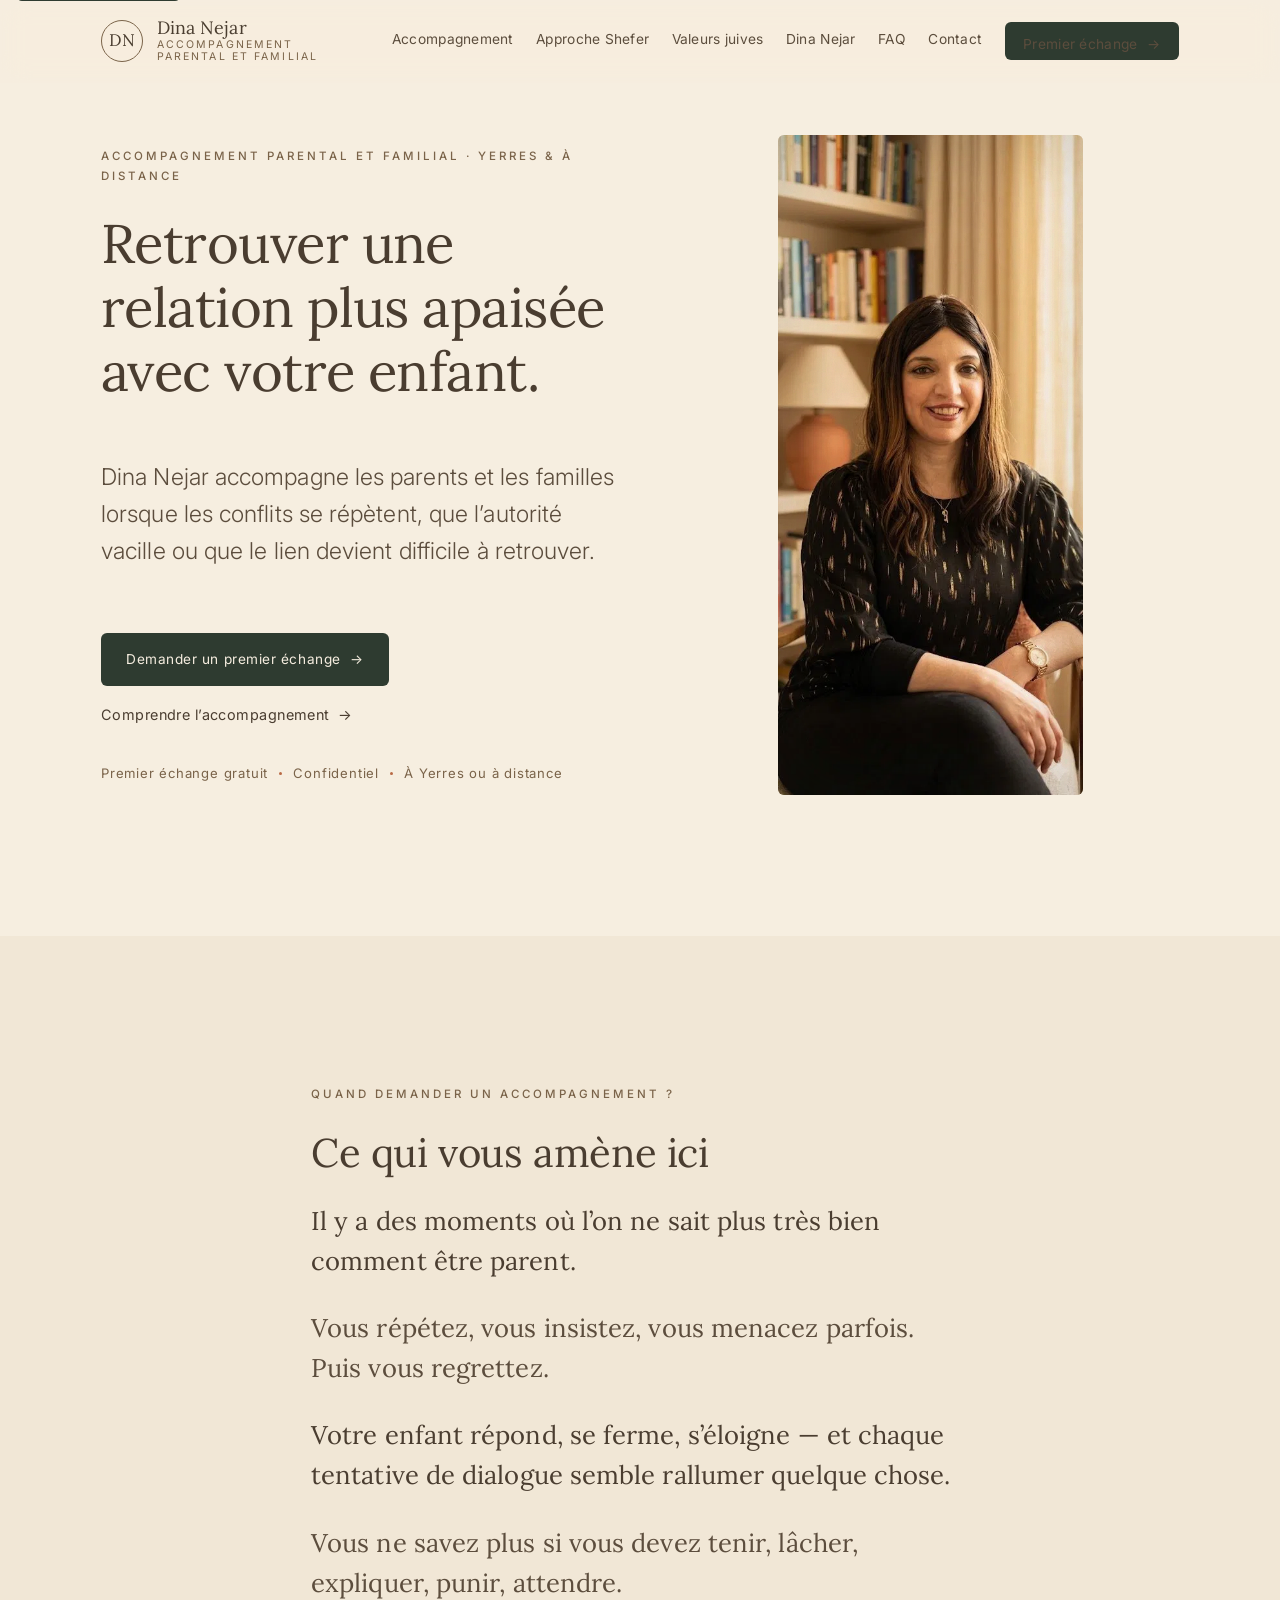
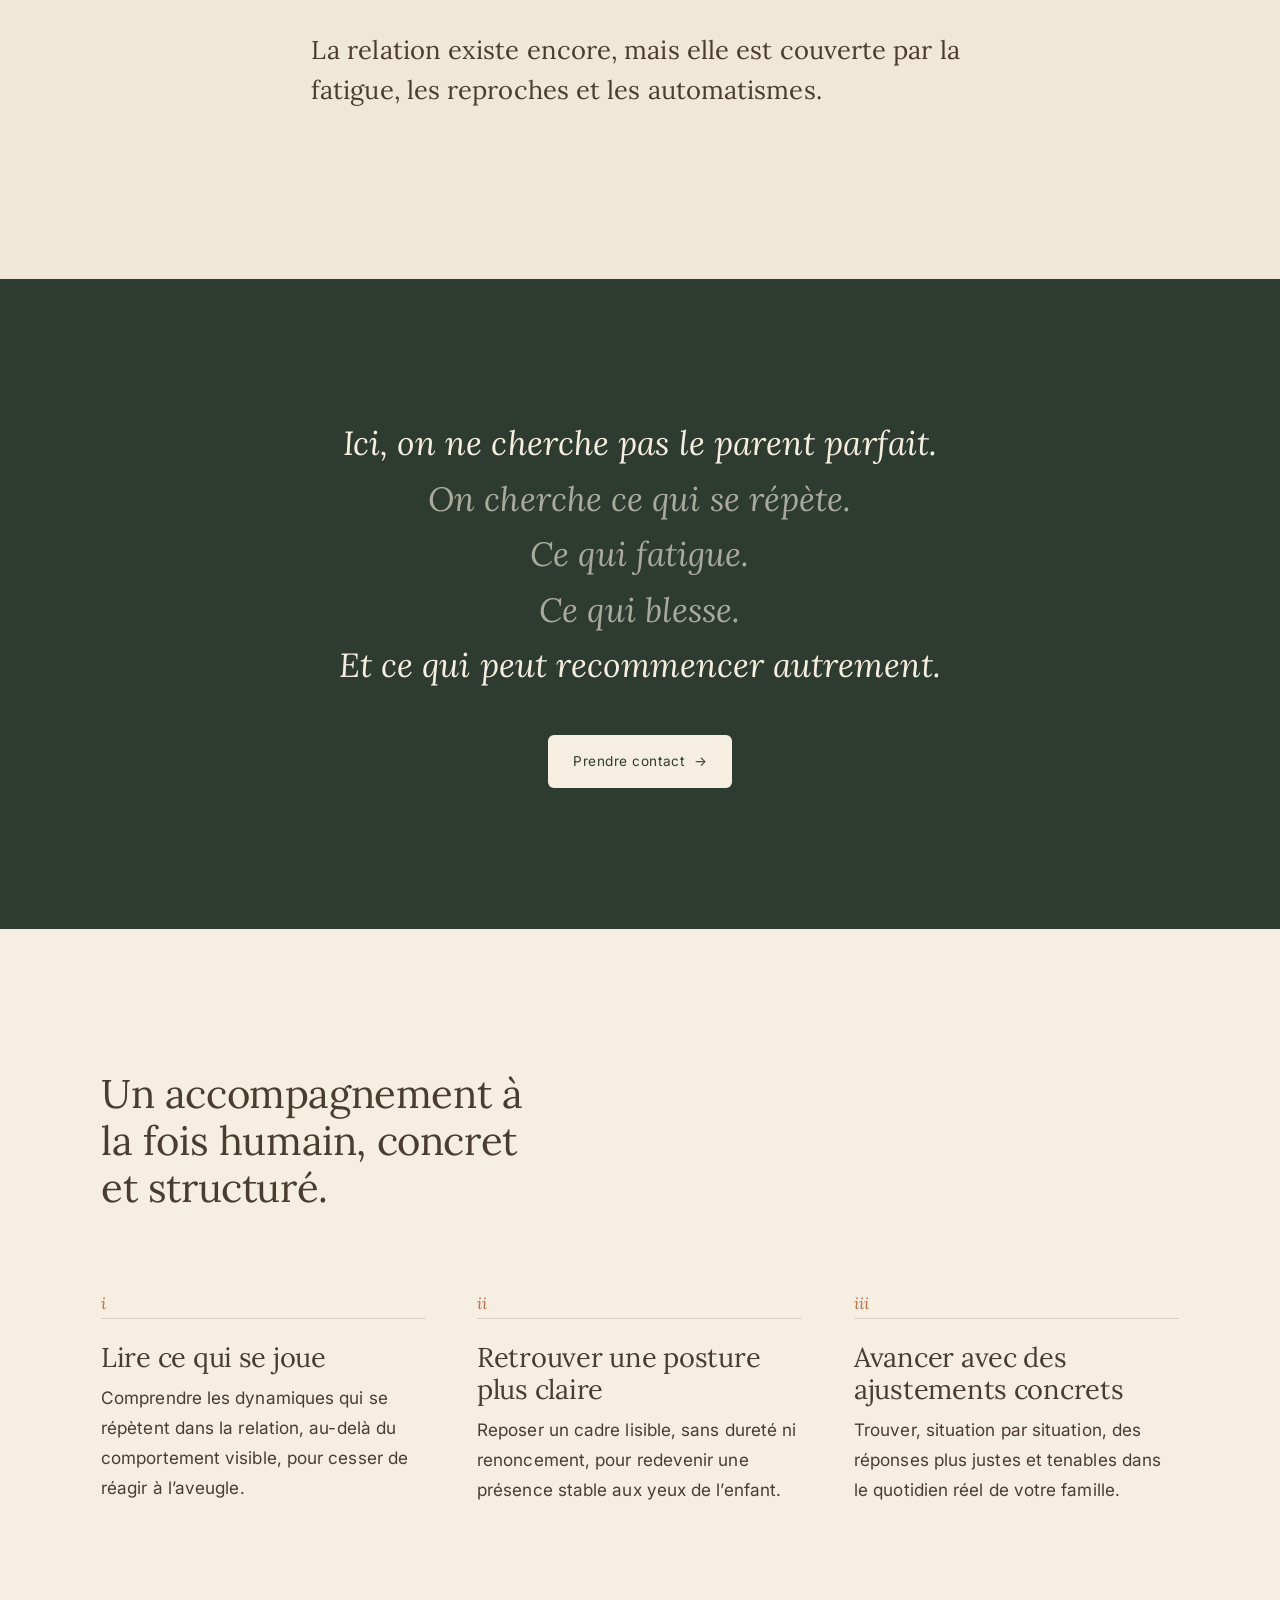
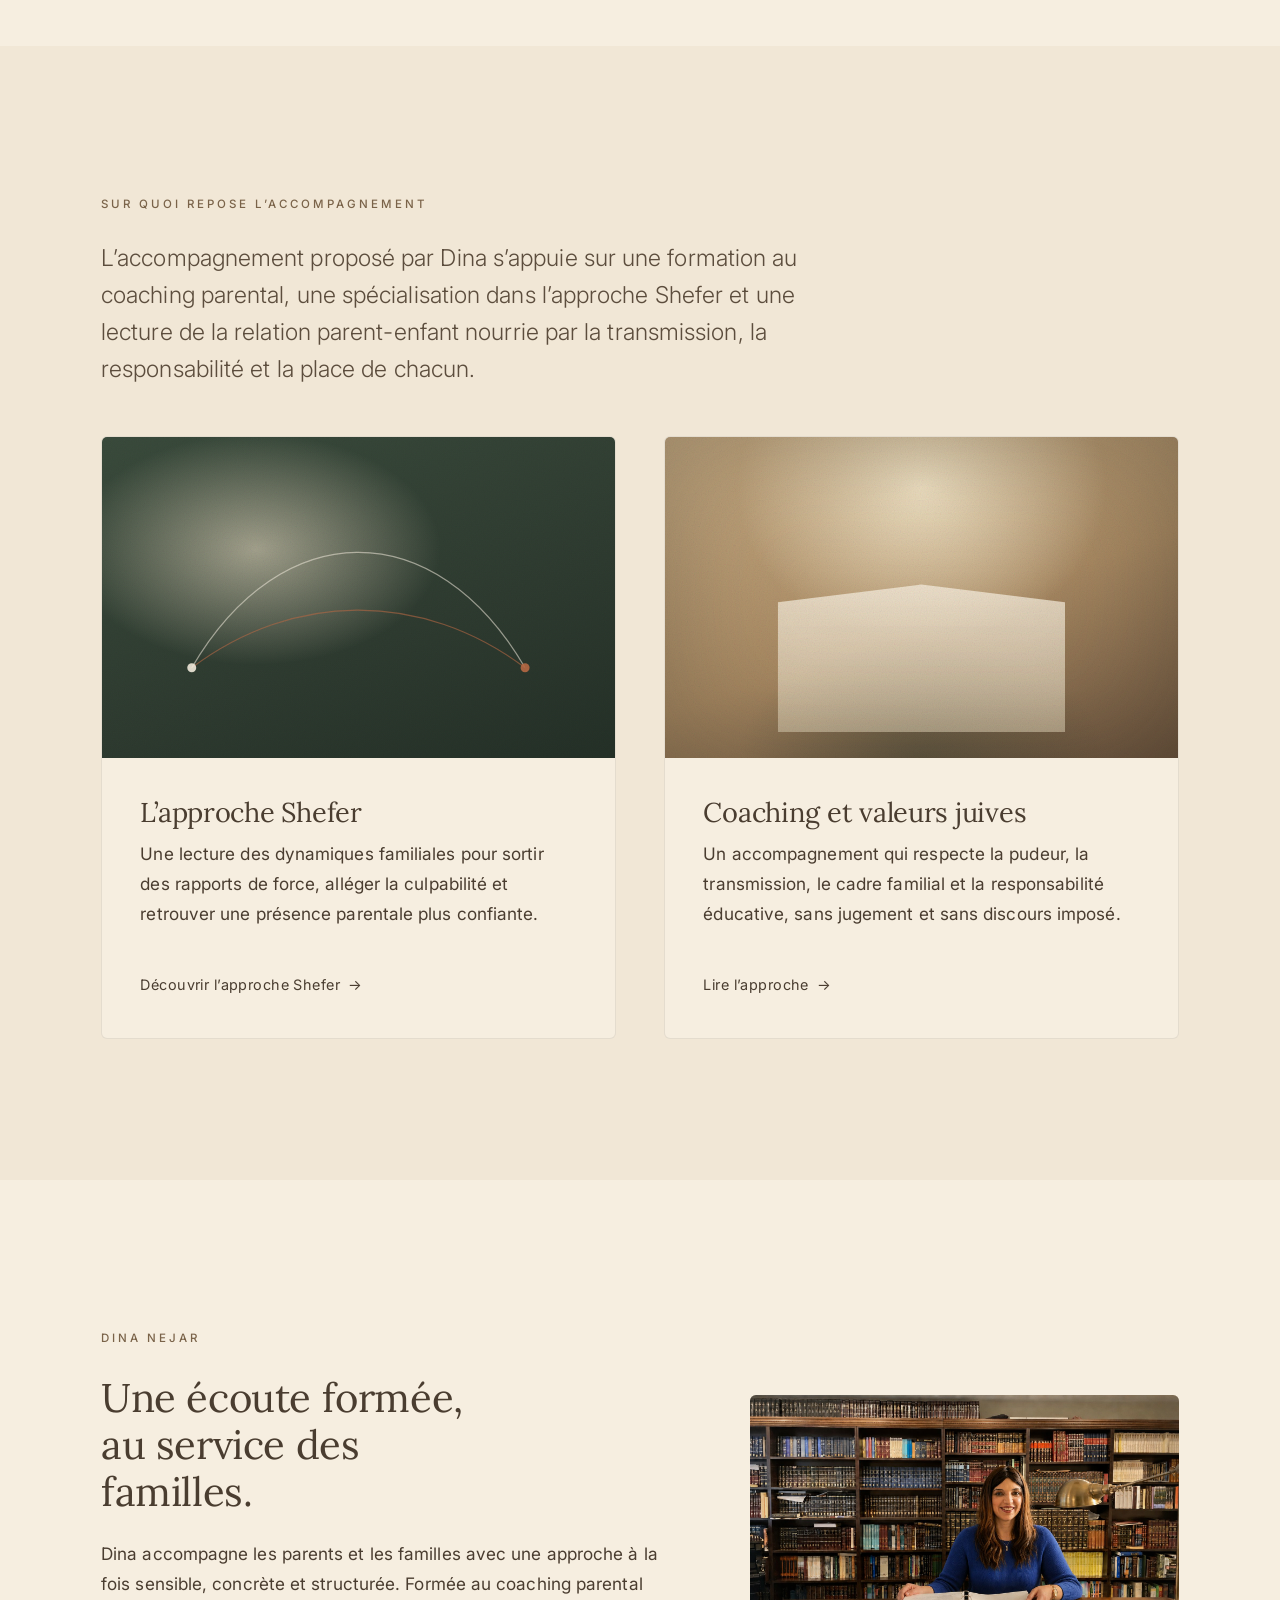
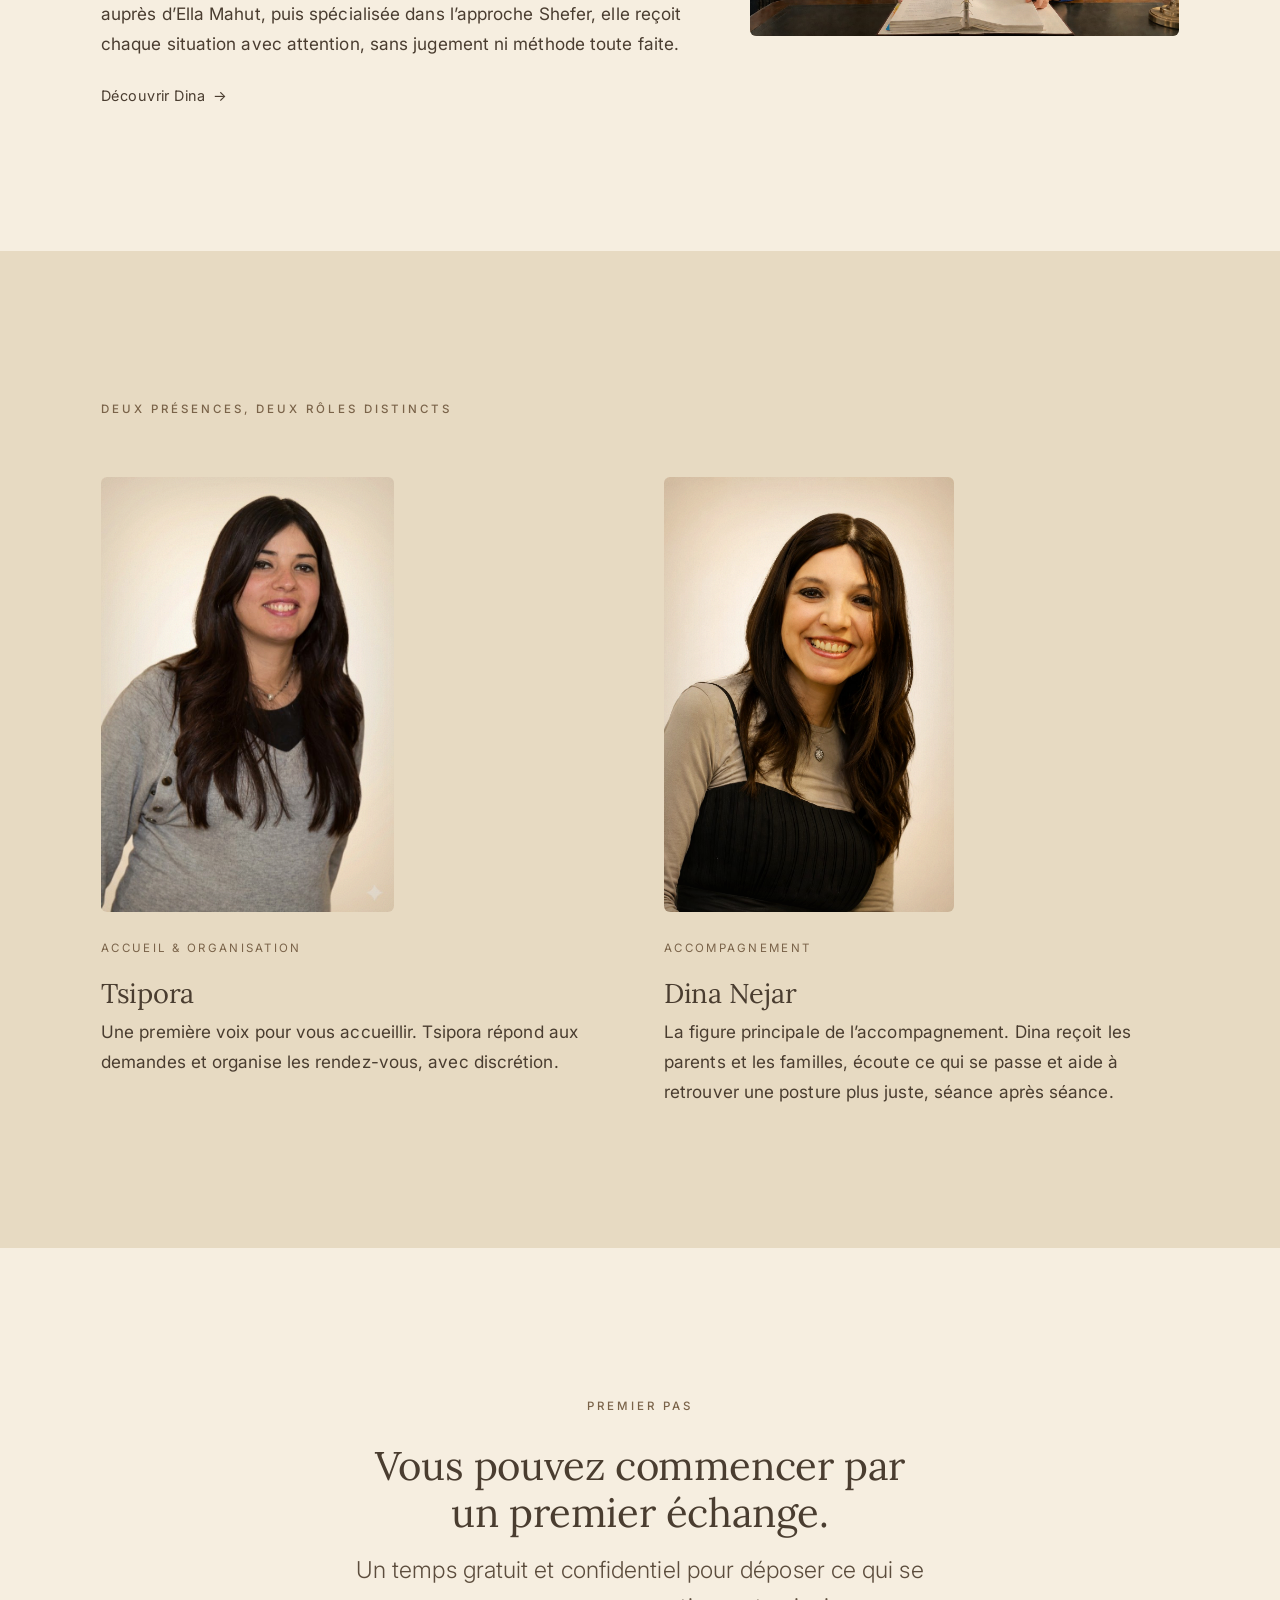
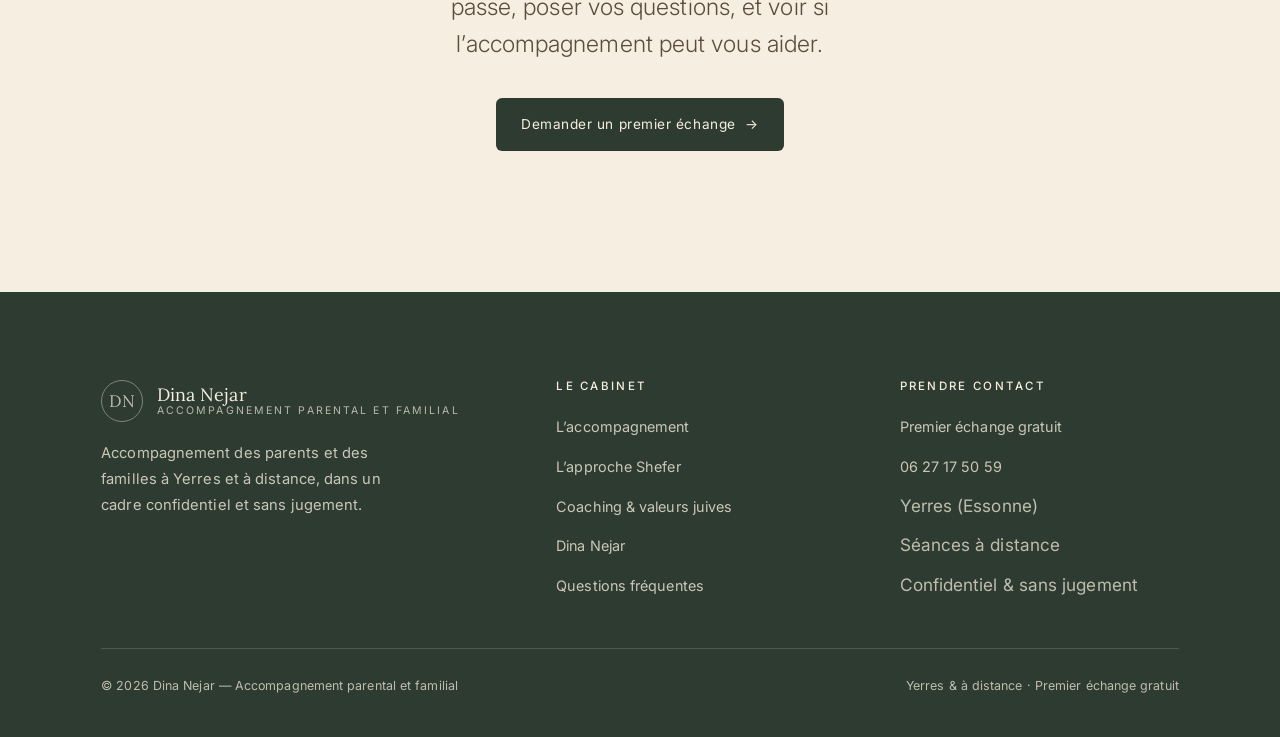
==== commit 1edf1f23: "Photos: swap placements, uncropped hero, Tsipora first in presences" ====
--- a/index.html
+++ b/index.html
@@ -80,7 +80,7 @@
           </div>
           <div class="hero__media" data-reveal="image">
             <figure class="media media--hero media--photo">
-              <img class="media__img" src="assets/img/dina-hero.webp" alt="Dina Nejar, accompagnante parentale et familiale, dans son cabinet" style="object-position:50% 30%" fetchpriority="high" />
+              <img class="media__img" src="assets/img/dina-hero.webp" alt="Dina Nejar, accompagnante parentale et familiale, dans son cabinet" fetchpriority="high" />
               <div class="media__grain"></div>
               <div class="media__vignette"></div>
             </figure>
@@ -197,8 +197,8 @@
             <a class="tlink" href="dina-nejar.html" data-reveal style="--d:240ms">Découvrir Dina <span class="arrow">&rarr;</span></a>
           </div>
           <div class="split__media" data-reveal="image">
-            <figure class="media media--portrait media--photo">
-              <img class="media__img" src="assets/img/dina-portrait.jpg" alt="Portrait de Dina Nejar" loading="lazy" />
+            <figure class="media media--photo" style="aspect-ratio:16/9">
+              <img class="media__img" src="assets/img/dina-bibliotheque.jpg" alt="Dina Nejar au travail dans une bibliothèque d’étude" loading="lazy" />
               <div class="media__grain"></div>
               <div class="media__vignette"></div>
             </figure>
@@ -213,24 +213,24 @@
         <span class="eyebrow" data-reveal>Deux présences, deux rôles distincts</span>
         <div class="presences mt-m">
           <div class="presence" data-reveal>
-            <figure class="media media--wide media--photo" style="margin-bottom:1.6rem" data-reveal="image">
-              <img class="media__img" src="assets/img/dina-bibliotheque.jpg" alt="Dina Nejar au travail dans une bibliothèque d’étude" loading="lazy" />
+            <figure class="media media--photo" style="margin-bottom:1.6rem; aspect-ratio:689/1024" data-reveal="image">
+              <img class="media__img" src="assets/img/tsipora.jpg" alt="Portrait de Tsipora" loading="lazy" />
+              <div class="media__grain"></div>
+              <div class="media__vignette"></div>
+            </figure>
+            <span class="presence__role">Accueil &amp; organisation</span>
+            <h3>Tsipora</h3>
+            <p>Une première voix pour vous accueillir. Tsipora répond aux demandes et organise les rendez-vous, avec discrétion.</p>
+          </div>
+          <div class="presence" data-reveal style="--d:140ms">
+            <figure class="media media--photo" style="margin-bottom:1.6rem; aspect-ratio:2/3" data-reveal="image">
+              <img class="media__img" src="assets/img/dina-portrait.jpg" alt="Portrait de Dina Nejar" loading="lazy" />
               <div class="media__grain"></div>
               <div class="media__vignette"></div>
             </figure>
             <span class="presence__role">Accompagnement</span>
             <h3>Dina Nejar</h3>
             <p>La figure principale de l’accompagnement. Dina reçoit les parents et les familles, écoute ce qui se passe et aide à retrouver une posture plus juste, séance après séance.</p>
-          </div>
-          <div class="presence" data-reveal style="--d:140ms">
-            <figure class="media media--square media--photo" style="margin-bottom:1.6rem" data-reveal="image">
-              <img class="media__img" src="assets/img/tsipora.jpg" alt="Portrait de Tsipora" style="object-position:50% 22%" loading="lazy" />
-              <div class="media__grain"></div>
-              <div class="media__vignette"></div>
-            </figure>
-            <span class="presence__role">Accueil &amp; organisation</span>
-            <h3>Tsipora</h3>
-            <p>Une première voix pour vous accueillir. Tsipora répond aux demandes et organise les rendez-vous, avec discrétion.</p>
           </div>
         </div>
       </div>
--- a/assets/css/styles.css
+++ b/assets/css/styles.css
@@ -253,9 +253,10 @@
 .media--tall{ aspect-ratio:3/4; }
 .media--square{ aspect-ratio:1/1; }
 .media--wide{ aspect-ratio:16/10; }
-/* le visuel hero remplit toute la hauteur de la colonne texte : plus grand, plus assumé */
-.media--hero{ height:100%; min-height:440px; }
-@media(max-width:880px){ .media--hero{ height:auto; min-height:0; aspect-ratio:16/10; } }
+/* visuel hero : ratio exact de la photo (473×1024) pour un affichage sans recadrage,
+   calé sur la hauteur de la colonne texte et centré dans sa colonne */
+.media--hero{ aspect-ratio:473/1024; height:100%; max-height:660px; width:auto; max-width:100%; margin-inline:auto; }
+@media(max-width:880px){ .media--hero{ height:auto; width:min(72%,300px); margin-inline:auto; } }
 
 /* ----- Scene compositions (gradient "photographs") ----- */
 
@@ -474,8 +475,9 @@
   .split__media{ order:-1; }
 }
 
-/* two presences asymmetric 60/40 */
-.presences{ display:grid; grid-template-columns:1.5fr 1fr; gap:clamp(1.5rem,4vw,3rem); align-items:end; }
+/* two presences — colonnes symétriques, portraits à hauteur égale */
+.presences{ display:grid; grid-template-columns:1fr 1fr; gap:clamp(1.5rem,4vw,3rem); align-items:start; }
+.presences .media--photo{ height:clamp(380px,34vw,500px); width:auto; }
 .presence h3{ margin-bottom:.5rem; }
 .presence__role{ font-size:.72rem; text-transform:uppercase; letter-spacing:.2em; color:var(--brown-soft); margin-bottom:1.2rem; display:block; }
 @media(max-width:860px){ .presences{ grid-template-columns:1fr; gap:2.5rem; } }
